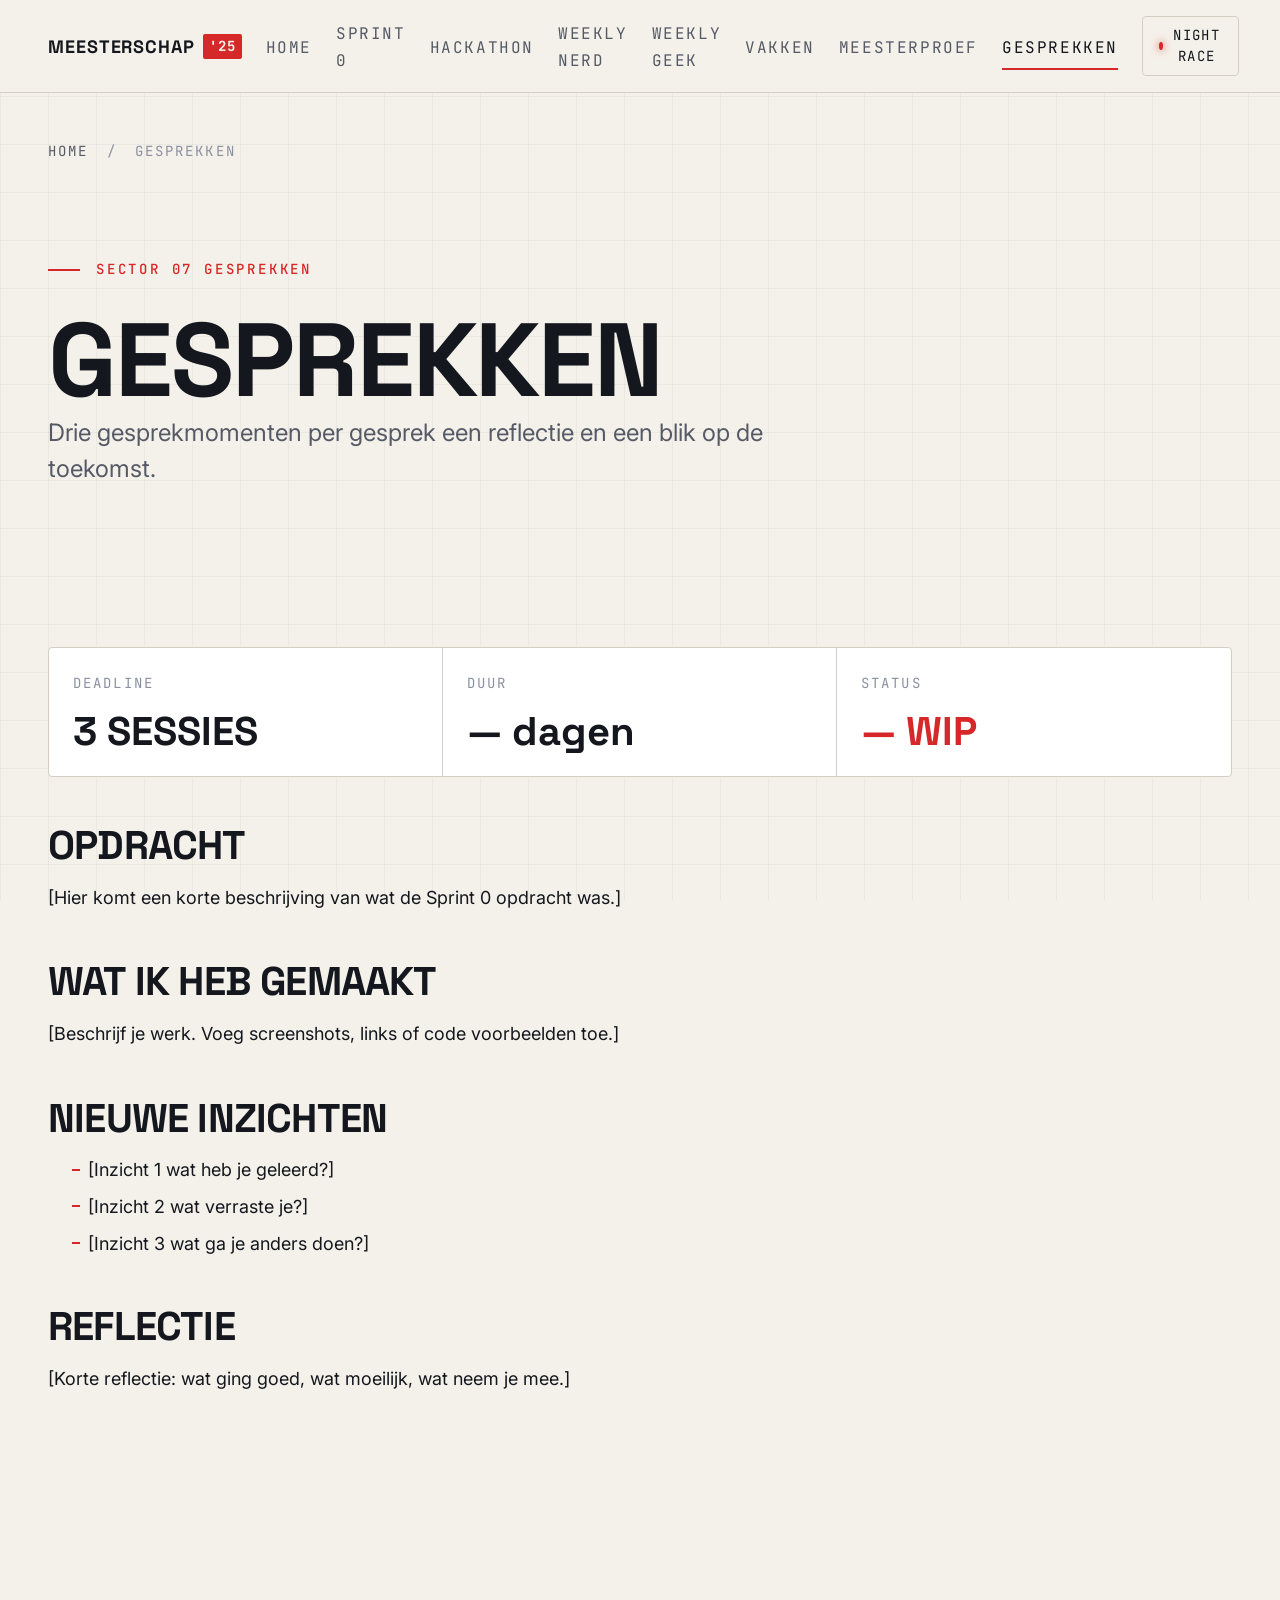
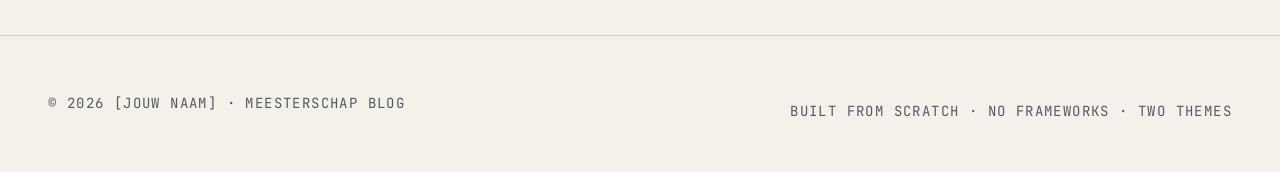
==== pages/gesprekken.html @ ca1609ed "meesterschap" ====
<!DOCTYPE html>
<html lang="nl" data-theme="night">
<head>
  <meta charset="UTF-8" />
  <meta name="viewport" content="width=device-width, initial-scale=1.0" />
  <title>Gesprekken Meesterschap</title>
  <meta name="description" content="Uitkomst en nieuwe inzichten van Sprint 0." />

  <script src="../js/theme-toggle.js"></script>

  <link rel="stylesheet" href="../css/reset.css" />
  <link rel="stylesheet" href="../css/tokens.css" />
  <link rel="stylesheet" href="../css/themes.css" />
  <link rel="stylesheet" href="../css/base.css" />
  <link rel="stylesheet" href="../css/components.css" />
</head>
<body>

  <a href="#main" class="skip-link">Skip naar inhoud</a>

  <!-- ============== NAV ============== -->
  <header class="nav">
    <div class="container nav__inner">
      <a href="../index.html" class="nav__brand" aria-label="Meesterschap home">
        <span>MEESTERSCHAP</span>
        <span class="nav__brand-tag">'25</span>
      </a>

      <button class="nav__toggle" data-nav-toggle aria-expanded="false" aria-controls="primary-nav" aria-label="Menu openen">
        <svg width="20" height="20" viewBox="0 0 20 20" fill="none" stroke="currentColor" stroke-width="2" aria-hidden="true">
          <line x1="3" y1="6" x2="17" y2="6"/>
          <line x1="3" y1="10" x2="17" y2="10"/>
          <line x1="3" y1="14" x2="17" y2="14"/>
        </svg>
      </button>

      <nav aria-label="Hoofdnavigatie">
        <ul class="nav__list" id="primary-nav" data-nav-list>
          <li><a class="nav__link" href="../index.html">Home</a></li>
          <li><a class="nav__link" href="sprint-0.html">Sprint 0</a></li>
          <li><a class="nav__link" href="hackathon.html">Hackathon</a></li>
          <li><a class="nav__link" href="weekly-nerd.html">Weekly Nerd</a></li>
          <li><a class="nav__link" href="weekly-geek.html">Weekly Geek</a></li>
          <li><a class="nav__link" href="vakken.html">Vakken</a></li>
          <li><a class="nav__link" href="meesterproef.html">Meesterproef</a></li>
          <li><a class="nav__link" href="gesprekken.html" aria-current="page">Gesprekken</a></li>
          <li>
            <button class="theme-toggle" data-theme-toggle aria-label="Wissel thema">
              <span class="theme-toggle__indicator" aria-hidden="true"></span>
              <span data-theme-label>Night Race</span>
            </button>
          </li>
        </ul>
      </nav>
    </div>
  </header>

  <!-- ============== MAIN ============== -->
  <main id="main">
    <div class="container">

      <!-- BREADCRUMB -->
      <nav aria-label="Kruimelpad" class="breadcrumb">
        <a href="../index.html">Home</a>
        <span class="breadcrumb__sep">/</span>
        <span>Gesprekken</span>
      </nav>

      <!-- HERO -->
      <section class="hero fade-in" aria-labelledby="page-title">
        <p class="eyebrow hero__eyebrow">Sector 07 Gesprekken</p>
        <h1 id="page-title">Gesprekken</h1>
        <p class="hero__lead">
          Drie gesprekmomenten per gesprek een reflectie en een blik op de toekomst.
        </p>
      </section>

      <!-- META STRIP -->
      <div class="data-strip">
        <div class="data-strip__item">
          <p class="data-strip__label">Deadline</p>
          <p class="data-strip__value">3 SESSIES</p>
        </div>
        <div class="data-strip__item">
          <p class="data-strip__label">Duur</p>
          <p class="data-strip__value">— dagen</p>
        </div>
        <div class="data-strip__item">
          <p class="data-strip__label">Status</p>
          <p class="data-strip__value data-strip__value--accent">— WIP</p>
        </div>
      </div>

      <!-- CONTENT -->
      <article class="prose">
        <h2>Opdracht</h2>
        <p>
          [Hier komt een korte beschrijving van wat de Sprint 0 opdracht was.]
        </p>

        <h2>Wat ik heb gemaakt</h2>
        <p>
          [Beschrijf je werk. Voeg screenshots, links of code voorbeelden toe.]
        </p>

        <h2>Nieuwe inzichten</h2>
        <ul>
          <li>[Inzicht 1 wat heb je geleerd?]</li>
          <li>[Inzicht 2 wat verraste je?]</li>
          <li>[Inzicht 3 wat ga je anders doen?]</li>
        </ul>

        <h2>Reflectie</h2>
        <p>
          [Korte reflectie: wat ging goed, wat moeilijk, wat neem je mee.]
        </p>
      </article>

    </div>
  </main>

  <!-- ============== FOOTER ============== -->
  <footer class="footer">
    <div class="container footer__inner">
      <p>© 2026 [Jouw Naam] · Meesterschap Blog</p>
      <p>Built from scratch · No frameworks · Two themes</p>
    </div>
  </footer>

</body>
</html>
---- css/tokens.css ----
/* ============================================
   DESIGN TOKENS
   Centrale plek voor spacing, typografie, etc.
   Kleuren staan in themes.css
   ============================================ */

:root {
  /* === TYPOGRAPHY === */
  /* Display: scherp, technisch, F1-paddock vibe */
  --font-display: "Space Grotesk", "Helvetica Neue", sans-serif;
  /* Mono: voor telemetrie / data / tijden */
  --font-mono: "JetBrains Mono", "Courier New", monospace;
  /* Body: leesbaar */
  --font-body: "Inter", -apple-system, BlinkMacSystemFont, sans-serif;

  /* Type scale — fluid */
  --fs-xs: clamp(0.75rem, 0.7rem + 0.25vw, 0.875rem);
  --fs-sm: clamp(0.875rem, 0.8rem + 0.375vw, 1rem);
  --fs-base: clamp(1rem, 0.95rem + 0.25vw, 1.125rem);
  --fs-lg: clamp(1.25rem, 1.1rem + 0.75vw, 1.5rem);
  --fs-xl: clamp(1.75rem, 1.5rem + 1.25vw, 2.5rem);
  --fs-2xl: clamp(2.5rem, 2rem + 2.5vw, 4rem);
  --fs-3xl: clamp(3.5rem, 2.5rem + 5vw, 7rem);

  /* === SPACING === */
  --space-3xs: 0.25rem;
  --space-2xs: 0.5rem;
  --space-xs: 0.75rem;
  --space-sm: 1rem;
  --space-md: 1.5rem;
  --space-lg: 2rem;
  --space-xl: 3rem;
  --space-2xl: 4.5rem;
  --space-3xl: 7rem;

  /* === LAYOUT === */
  --container-max: 1400px;
  --container-narrow: 760px;
  --gutter: clamp(1rem, 4vw, 3rem);

  /* === BORDERS / RADIUS === */
  --radius-sm: 2px;
  --radius-md: 4px;
  --radius-lg: 8px;
  --border-width: 1px;
  --border-thick: 2px;

  /* === ANIMATION === */
  --ease-out: cubic-bezier(0.16, 1, 0.3, 1);
  --ease-in-out: cubic-bezier(0.65, 0, 0.35, 1);
  --duration-fast: 150ms;
  --duration-base: 250ms;
  --duration-slow: 500ms;
}
---- css/themes.css ----
/* ============================================
   THEMES — 2 stuks (eis vanuit opdracht)
   Toggle via [data-theme] op <html>
   ============================================ */

/* === DEFAULT / NIGHT RACE === */
/* Donker, neon, pit-wall-monitor sfeer */
:root,
[data-theme="night"] {
  --color-bg: #0a0c10;
  --color-bg-elevated: #14171d;
  --color-bg-card: #1a1d24;
  --color-surface: #21252e;

  --color-text: #e8eaed;
  --color-text-muted: #8b91a0;
  --color-text-dim: #5a6070;

  --color-accent: #ffd60a;          /* race yellow */
  --color-accent-hot: #ff2a3c;      /* danger / sector red */
  --color-accent-cool: #00d4ff;     /* telemetry cyan */
  --color-accent-green: #00ff88;    /* personal best green */

  --color-border: #2a2f3a;
  --color-border-strong: #3a4150;

  --color-grid-line: rgba(255, 255, 255, 0.04);

  /* Track / racing stripe */
  --gradient-stripe: linear-gradient(
    90deg,
    transparent 0%,
    var(--color-accent) 20%,
    var(--color-accent-hot) 50%,
    var(--color-accent) 80%,
    transparent 100%
  );

  --shadow-glow: 0 0 24px rgba(255, 214, 10, 0.15);
  --shadow-card: 0 4px 12px rgba(0, 0, 0, 0.4);

  color-scheme: dark;
}

/* === DAY GP === */
/* Licht, paddock-papier, ochtend-kwalificatie sfeer */
[data-theme="day"] {
  --color-bg: #f4f1ea;
  --color-bg-elevated: #ffffff;
  --color-bg-card: #ffffff;
  --color-surface: #ebe7dd;

  --color-text: #14171d;
  --color-text-muted: #555a66;
  --color-text-dim: #8b91a0;

  --color-accent: #d62828;          /* paddock red */
  --color-accent-hot: #003566;      /* deep navy */
  --color-accent-cool: #0077b6;
  --color-accent-green: #2a9d3a;

  --color-border: #d4cfc2;
  --color-border-strong: #14171d;

  --color-grid-line: rgba(0, 0, 0, 0.04);

  --gradient-stripe: linear-gradient(
    90deg,
    transparent 0%,
    var(--color-accent) 20%,
    var(--color-accent-hot) 50%,
    var(--color-accent) 80%,
    transparent 100%
  );

  --shadow-glow: 0 4px 16px rgba(214, 40, 40, 0.12);
  --shadow-card: 0 2px 8px rgba(0, 0, 0, 0.08);

  color-scheme: light;
}

/* Respect prefers-color-scheme als geen expliciete keuze */
@media (prefers-color-scheme: light) {
  :root:not([data-theme]) {
    --color-bg: #f4f1ea;
    --color-bg-elevated: #ffffff;
    --color-bg-card: #ffffff;
    --color-surface: #ebe7dd;
    --color-text: #14171d;
    --color-text-muted: #555a66;
    --color-text-dim: #8b91a0;
    --color-accent: #d62828;
    --color-accent-hot: #003566;
    --color-accent-cool: #0077b6;
    --color-accent-green: #2a9d3a;
    --color-border: #d4cfc2;
    --color-border-strong: #14171d;
    --color-grid-line: rgba(0, 0, 0, 0.04);
    --shadow-glow: 0 4px 16px rgba(214, 40, 40, 0.12);
    --shadow-card: 0 2px 8px rgba(0, 0, 0, 0.08);
    color-scheme: light;
  }
}

/* Smooth theme transition */
html {
  transition: background-color var(--duration-base) var(--ease-out),
              color var(--duration-base) var(--ease-out);
}

body, .card, .nav, .panel {
  transition: background-color var(--duration-base) var(--ease-out),
              border-color var(--duration-base) var(--ease-out),
              color var(--duration-base) var(--ease-out);
}
---- css/base.css ----
/* ============================================
   BASE — typografie & body layout
   ============================================ */

@import url('https://fonts.googleapis.com/css2?family=Space+Grotesk:wght@400;500;600;700&family=JetBrains+Mono:wght@400;500;700&family=Inter:wght@400;500;600&display=swap');

body {
  font-family: var(--font-body);
  font-size: var(--fs-base);
  background-color: var(--color-bg);
  color: var(--color-text);

  /* Subtiele grid op de achtergrond — pit wall vibe */
  background-image:
    linear-gradient(var(--color-grid-line) 1px, transparent 1px),
    linear-gradient(90deg, var(--color-grid-line) 1px, transparent 1px);
  background-size: 48px 48px;
  background-attachment: fixed;
}

/* === HEADINGS === */
h1, h2, h3, h4, h5, h6 {
  font-family: var(--font-display);
  font-weight: 700;
  line-height: 1.05;
  letter-spacing: -0.02em;
}

h1 {
  font-size: var(--fs-3xl);
  text-transform: uppercase;
}

h2 {
  font-size: var(--fs-2xl);
  text-transform: uppercase;
}

h3 {
  font-size: var(--fs-xl);
}

h4 {
  font-size: var(--fs-lg);
}

/* === TEXT === */
p {
  max-width: 65ch;
  line-height: 1.7;
}

p + p {
  margin-top: var(--space-sm);
}

strong {
  font-weight: 700;
  color: var(--color-text);
}

/* Mono / data labels */
.mono,
code,
kbd {
  font-family: var(--font-mono);
  font-size: 0.92em;
}

/* Eyebrow label — sector tijd / categorie */
.eyebrow {
  font-family: var(--font-mono);
  font-size: var(--fs-xs);
  text-transform: uppercase;
  letter-spacing: 0.2em;
  color: var(--color-accent);
  font-weight: 500;
}

/* === LINKS === */
a {
  color: var(--color-accent);
  text-decoration: underline;
  text-decoration-thickness: 1px;
  text-underline-offset: 3px;
  transition: color var(--duration-fast) var(--ease-out);
}

a:hover {
  color: var(--color-accent-hot);
}

/* === LAYOUT CONTAINERS === */
.container {
  width: 100%;
  max-width: var(--container-max);
  margin-inline: auto;
  padding-inline: var(--gutter);
}

.container--narrow {
  max-width: var(--container-narrow);
}

main {
  padding-block: var(--space-xl) var(--space-3xl);
  min-height: 60vh;
}

section + section {
  margin-top: var(--space-3xl);
}

/* === SCREEN READER ONLY === */
.sr-only {
  position: absolute;
  width: 1px;
  height: 1px;
  padding: 0;
  margin: -1px;
  overflow: hidden;
  clip: rect(0, 0, 0, 0);
  white-space: nowrap;
  border: 0;
}
---- css/components.css ----
/* ============================================
   COMPONENTS
   ============================================ */

/* === NAV / PIT WALL HEADER === */
.nav {
  position: sticky;
  top: 0;
  z-index: 100;
  background-color: color-mix(in srgb, var(--color-bg) 92%, transparent);
  backdrop-filter: blur(12px);
  -webkit-backdrop-filter: blur(12px);
  border-bottom: var(--border-width) solid var(--color-border);
}

.nav__inner {
  display: flex;
  align-items: center;
  justify-content: space-between;
  gap: var(--space-md);
  padding-block: var(--space-sm);
  min-height: 64px;
}

.nav__brand {
  display: flex;
  align-items: center;
  gap: var(--space-2xs);
  font-family: var(--font-display);
  font-weight: 700;
  font-size: var(--fs-base);
  text-transform: uppercase;
  letter-spacing: 0.05em;
  color: var(--color-text);
  text-decoration: none;
}

.nav__brand-tag {
  font-family: var(--font-mono);
  font-size: var(--fs-xs);
  color: var(--color-bg);
  background: var(--color-accent);
  padding: 2px 6px;
  border-radius: var(--radius-sm);
  font-weight: 700;
}

.nav__list {
  display: flex;
  gap: var(--space-md);
  align-items: center;
}

.nav__link {
  font-family: var(--font-mono);
  font-size: var(--fs-sm);
  text-transform: uppercase;
  letter-spacing: 0.1em;
  color: var(--color-text-muted);
  text-decoration: none;
  position: relative;
  padding-block: var(--space-2xs);
  transition: color var(--duration-fast) var(--ease-out);
}

.nav__link:hover,
.nav__link[aria-current="page"] {
  color: var(--color-text);
}

.nav__link[aria-current="page"]::after {
  content: "";
  position: absolute;
  bottom: -4px;
  left: 0;
  right: 0;
  height: 2px;
  background: var(--color-accent);
}

/* Mobile nav toggle */
.nav__toggle {
  display: none;
  width: 44px;
  height: 44px;
  align-items: center;
  justify-content: center;
  color: var(--color-text);
  border: var(--border-width) solid var(--color-border);
  border-radius: var(--radius-md);
}

@media (max-width: 768px) {
  .nav__toggle { display: flex; }
  .nav__list {
    display: none;
    position: absolute;
    top: 100%;
    left: 0;
    right: 0;
    flex-direction: column;
    gap: 0;
    padding: var(--space-sm);
    background: var(--color-bg-elevated);
    border-bottom: var(--border-width) solid var(--color-border);
  }
  .nav__list[data-open="true"] {
    display: flex;
  }
  .nav__list li {
    width: 100%;
  }
  .nav__link {
    display: block;
    padding: var(--space-sm);
    width: 100%;
    border-bottom: var(--border-width) solid var(--color-border);
  }
}

/* === THEME TOGGLE === */
.theme-toggle {
  display: inline-flex;
  align-items: center;
  gap: var(--space-2xs);
  padding: var(--space-2xs) var(--space-sm);
  border: var(--border-width) solid var(--color-border);
  border-radius: var(--radius-md);
  font-family: var(--font-mono);
  font-size: var(--fs-xs);
  text-transform: uppercase;
  letter-spacing: 0.1em;
  color: var(--color-text);
  transition: all var(--duration-fast) var(--ease-out);
  min-height: 36px;
}

.theme-toggle:hover {
  border-color: var(--color-accent);
  color: var(--color-accent);
}

.theme-toggle__indicator {
  width: 8px;
  height: 8px;
  border-radius: 50%;
  background: var(--color-accent);
  box-shadow: 0 0 8px var(--color-accent);
}

/* === HERO === */
.hero {
  padding-block: var(--space-2xl) var(--space-3xl);
  position: relative;
}

.hero__eyebrow {
  margin-bottom: var(--space-md);
  display: flex;
  align-items: center;
  gap: var(--space-sm);
}

.hero__eyebrow::before {
  content: "";
  width: 32px;
  height: 2px;
  background: var(--color-accent);
}

.hero__title {
  margin-bottom: var(--space-md);
}

.hero__lead {
  font-size: var(--fs-lg);
  color: var(--color-text-muted);
  max-width: 55ch;
  line-height: 1.5;
}

/* Racing stripe accent */
.stripe {
  height: 4px;
  background: var(--gradient-stripe);
  margin-block: var(--space-xl);
  position: relative;
}

/* === DASHBOARD GRID — homepage cards === */
.dashboard {
  display: grid;
  grid-template-columns: repeat(auto-fit, minmax(280px, 1fr));
  gap: var(--space-md);
}

/* === CARD / TELEMETRY PANEL === */
.card {
  display: block;
  background: var(--color-bg-card);
  border: var(--border-width) solid var(--color-border);
  border-radius: var(--radius-md);
  padding: var(--space-lg);
  text-decoration: none;
  color: inherit;
  position: relative;
  overflow: hidden;
  transition: transform var(--duration-base) var(--ease-out),
              border-color var(--duration-base) var(--ease-out),
              box-shadow var(--duration-base) var(--ease-out);
}

.card::before {
  content: "";
  position: absolute;
  top: 0;
  left: 0;
  right: 0;
  height: 2px;
  background: var(--color-accent);
  transform: scaleX(0);
  transform-origin: left;
  transition: transform var(--duration-base) var(--ease-out);
}

.card:hover,
.card:focus-visible {
  transform: translateY(-4px);
  border-color: var(--color-border-strong);
  box-shadow: var(--shadow-card);
}

.card:hover::before,
.card:focus-visible::before {
  transform: scaleX(1);
}

.card__number {
  font-family: var(--font-mono);
  font-size: var(--fs-xs);
  color: var(--color-text-dim);
  letter-spacing: 0.15em;
  margin-bottom: var(--space-xs);
}

.card__title {
  font-family: var(--font-display);
  font-size: var(--fs-lg);
  font-weight: 700;
  text-transform: uppercase;
  letter-spacing: -0.01em;
  margin-bottom: var(--space-2xs);
  line-height: 1.1;
}

.card__meta {
  font-family: var(--font-mono);
  font-size: var(--fs-xs);
  color: var(--color-text-muted);
  text-transform: uppercase;
  letter-spacing: 0.1em;
  margin-bottom: var(--space-sm);
}

.card__desc {
  font-size: var(--fs-sm);
  color: var(--color-text-muted);
  line-height: 1.5;
}

.card__status {
  display: inline-flex;
  align-items: center;
  gap: var(--space-3xs);
  font-family: var(--font-mono);
  font-size: var(--fs-xs);
  text-transform: uppercase;
  letter-spacing: 0.1em;
  padding: 2px 8px;
  border-radius: var(--radius-sm);
  margin-top: var(--space-sm);
}

.card__status--done {
  color: var(--color-accent-green);
  border: 1px solid var(--color-accent-green);
}

.card__status--progress {
  color: var(--color-accent);
  border: 1px solid var(--color-accent);
}

.card__status--upcoming {
  color: var(--color-text-dim);
  border: 1px solid var(--color-border);
}

/* === DATA STRIP — telemetry style stats === */
.data-strip {
  display: grid;
  grid-template-columns: repeat(auto-fit, minmax(140px, 1fr));
  gap: 0;
  border: var(--border-width) solid var(--color-border);
  border-radius: var(--radius-md);
  margin-block: var(--space-xl);
  background: var(--color-bg-card);
  overflow: hidden;
}

.data-strip__item {
  padding: var(--space-md);
  border-right: var(--border-width) solid var(--color-border);
}

.data-strip__item:last-child {
  border-right: none;
}

@media (max-width: 768px) {
  .data-strip__item {
    border-right: none;
    border-bottom: var(--border-width) solid var(--color-border);
  }
  .data-strip__item:last-child {
    border-bottom: none;
  }
}

.data-strip__label {
  font-family: var(--font-mono);
  font-size: var(--fs-xs);
  text-transform: uppercase;
  letter-spacing: 0.15em;
  color: var(--color-text-dim);
  margin-bottom: var(--space-3xs);
}

.data-strip__value {
  font-family: var(--font-display);
  font-size: var(--fs-xl);
  font-weight: 700;
  color: var(--color-text);
  line-height: 1;
}

.data-strip__value--accent {
  color: var(--color-accent);
}

/* === BUTTON === */
.btn {
  display: inline-flex;
  align-items: center;
  gap: var(--space-2xs);
  padding: var(--space-xs) var(--space-md);
  font-family: var(--font-mono);
  font-size: var(--fs-sm);
  text-transform: uppercase;
  letter-spacing: 0.1em;
  font-weight: 500;
  border: var(--border-thick) solid var(--color-text);
  background: transparent;
  color: var(--color-text);
  border-radius: var(--radius-sm);
  text-decoration: none;
  transition: all var(--duration-fast) var(--ease-out);
  min-height: 44px;
}

.btn:hover,
.btn:focus-visible {
  background: var(--color-text);
  color: var(--color-bg);
}

.btn--primary {
  background: var(--color-accent);
  color: var(--color-bg);
  border-color: var(--color-accent);
}

.btn--primary:hover,
.btn--primary:focus-visible {
  background: transparent;
  color: var(--color-accent);
}

/* === FOOTER === */
.footer {
  border-top: var(--border-width) solid var(--color-border);
  padding-block: var(--space-xl);
  margin-top: var(--space-3xl);
  font-family: var(--font-mono);
  font-size: var(--fs-xs);
  text-transform: uppercase;
  letter-spacing: 0.1em;
  color: var(--color-text-muted);
}

.footer__inner {
  display: flex;
  justify-content: space-between;
  align-items: center;
  flex-wrap: wrap;
  gap: var(--space-sm);
}

/* === BREADCRUMB === */
.breadcrumb {
  font-family: var(--font-mono);
  font-size: var(--fs-xs);
  text-transform: uppercase;
  letter-spacing: 0.15em;
  color: var(--color-text-dim);
  margin-bottom: var(--space-md);
}

.breadcrumb a {
  color: var(--color-text-muted);
  text-decoration: none;
}

.breadcrumb a:hover {
  color: var(--color-accent);
}

.breadcrumb__sep {
  margin-inline: var(--space-2xs);
  color: var(--color-text-dim);
}

/* === REFLECTION / PROSE BLOCK === */
.prose {
  max-width: 70ch;
}

.prose h2 {
  margin-top: var(--space-xl);
  margin-bottom: var(--space-sm);
  font-size: var(--fs-xl);
}

.prose h3 {
  margin-top: var(--space-lg);
  margin-bottom: var(--space-xs);
}

.prose p {
  margin-bottom: var(--space-sm);
}

.prose ul, .prose ol {
  margin-bottom: var(--space-sm);
  padding-left: var(--space-md);
}

.prose ul li {
  list-style: none;
  position: relative;
  padding-left: var(--space-sm);
  margin-bottom: var(--space-2xs);
  line-height: 1.6;
}

.prose ul li::before {
  content: "";
  position: absolute;
  left: 0;
  top: 0.7em;
  width: 8px;
  height: 2px;
  background: var(--color-accent);
}

.prose ol {
  counter-reset: prose-counter;
}

.prose ol li {
  list-style: none;
  counter-increment: prose-counter;
  position: relative;
  padding-left: var(--space-lg);
  margin-bottom: var(--space-2xs);
  line-height: 1.6;
}

.prose ol li::before {
  content: counter(prose-counter, decimal-leading-zero);
  position: absolute;
  left: 0;
  top: 0;
  font-family: var(--font-mono);
  font-size: var(--fs-xs);
  color: var(--color-accent);
  font-weight: 700;
}

.prose blockquote {
  border-left: 3px solid var(--color-accent);
  padding: var(--space-xs) var(--space-md);
  margin-block: var(--space-md);
  font-style: italic;
  color: var(--color-text-muted);
  background: var(--color-bg-card);
}

/* === PAGE ENTRY ANIMATION === */
@media (prefers-reduced-motion: no-preference) {
  .fade-in {
    animation: fadeUp 0.6s var(--ease-out) backwards;
  }
  .fade-in:nth-child(1) { animation-delay: 0.05s; }
  .fade-in:nth-child(2) { animation-delay: 0.15s; }
  .fade-in:nth-child(3) { animation-delay: 0.25s; }
  .fade-in:nth-child(4) { animation-delay: 0.35s; }
  .fade-in:nth-child(5) { animation-delay: 0.45s; }
  .fade-in:nth-child(6) { animation-delay: 0.55s; }
}

@keyframes fadeUp {
  from {
    opacity: 0;
    transform: translateY(16px);
  }
  to {
    opacity: 1;
    transform: translateY(0);
  }
}
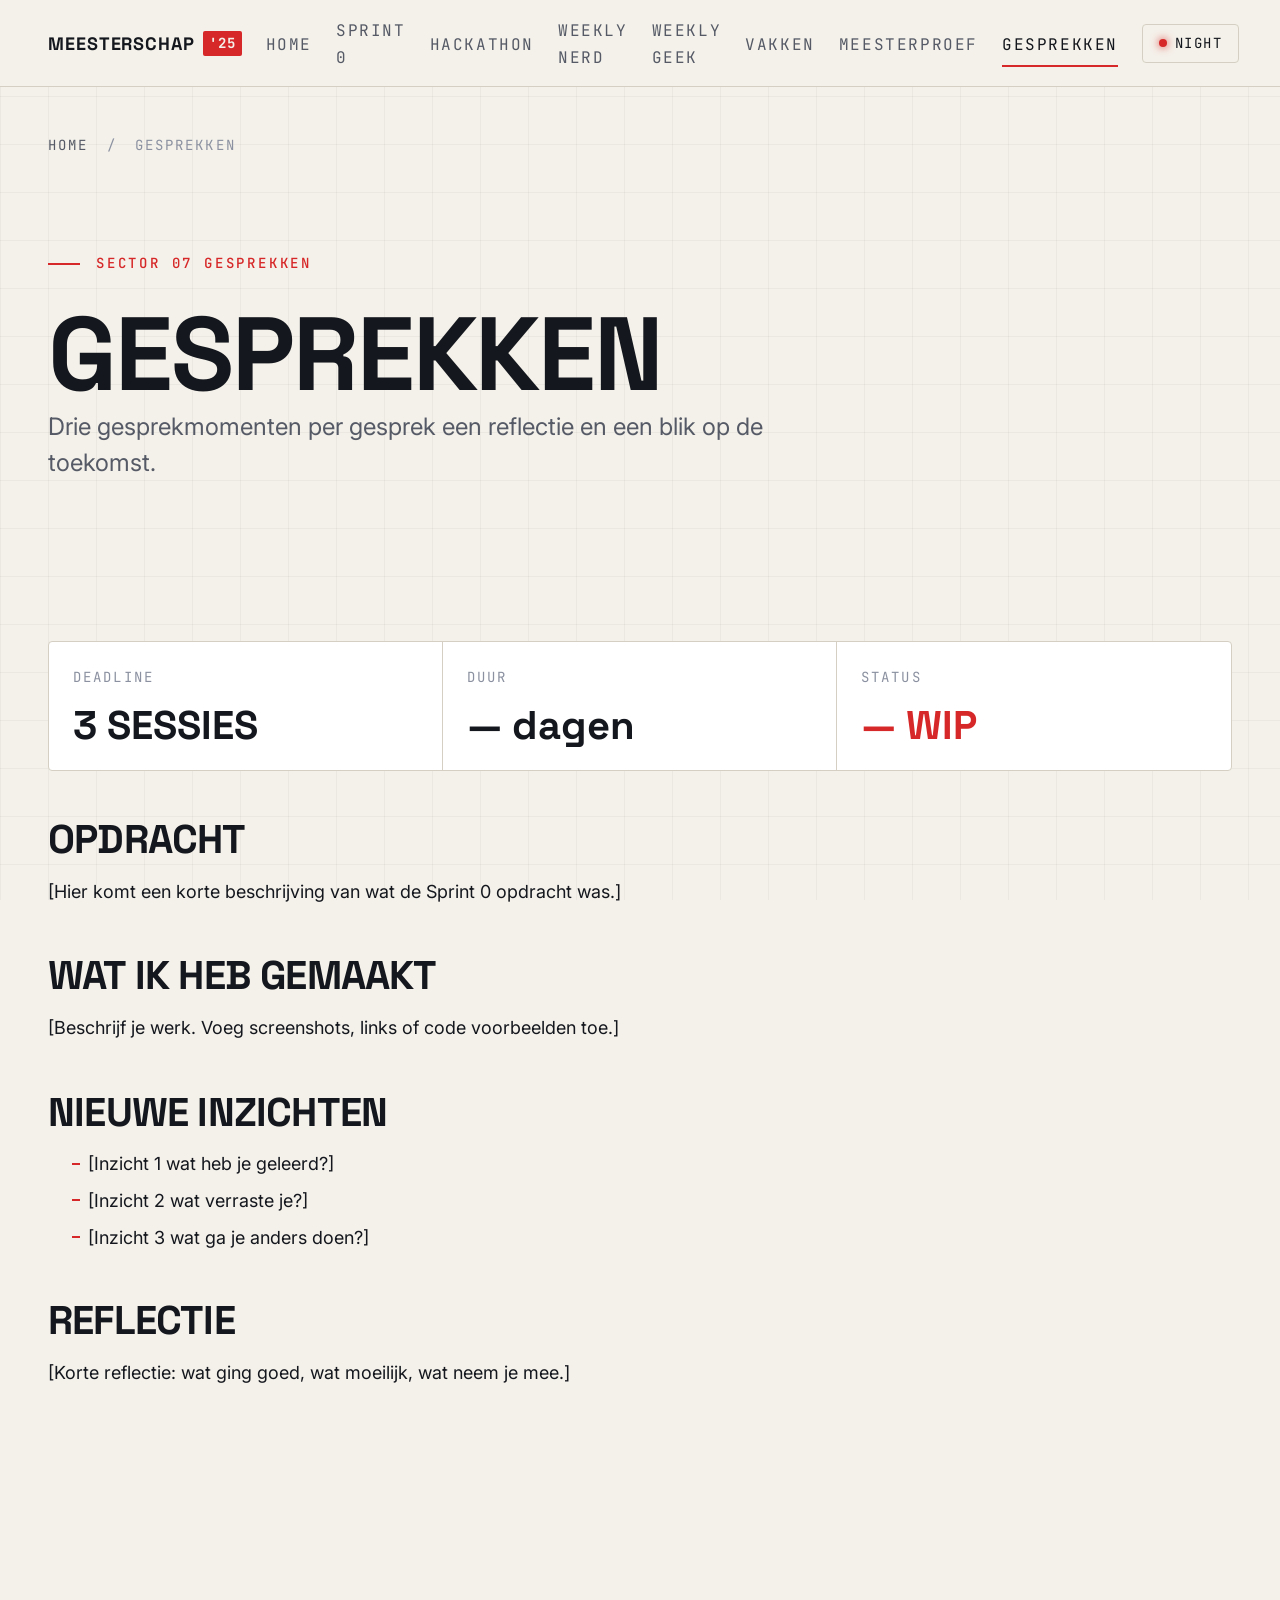
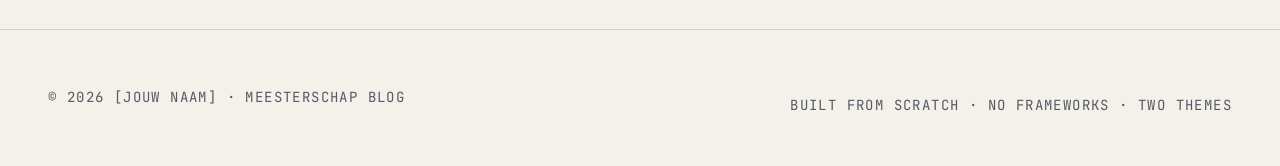
==== commit ae14bdf0: "update to night dark mode and updatd index" ====
--- a/pages/gesprekken.html
+++ b/pages/gesprekken.html
@@ -47,7 +47,7 @@
           <li>
             <button class="theme-toggle" data-theme-toggle aria-label="Wissel thema">
               <span class="theme-toggle__indicator" aria-hidden="true"></span>
-              <span data-theme-label>Night Race</span>
+            <span data-theme-label>Night</span>
             </button>
           </li>
         </ul>
--- a/css/themes.css
+++ b/css/themes.css
@@ -3,7 +3,7 @@
    Toggle via [data-theme] op <html>
    ============================================ */
 
-/* === DEFAULT / NIGHT RACE === */
+/* === DEFAULT / Night === */
 /* Donker, neon, pit-wall-monitor sfeer */
 :root,
 [data-theme="night"] {
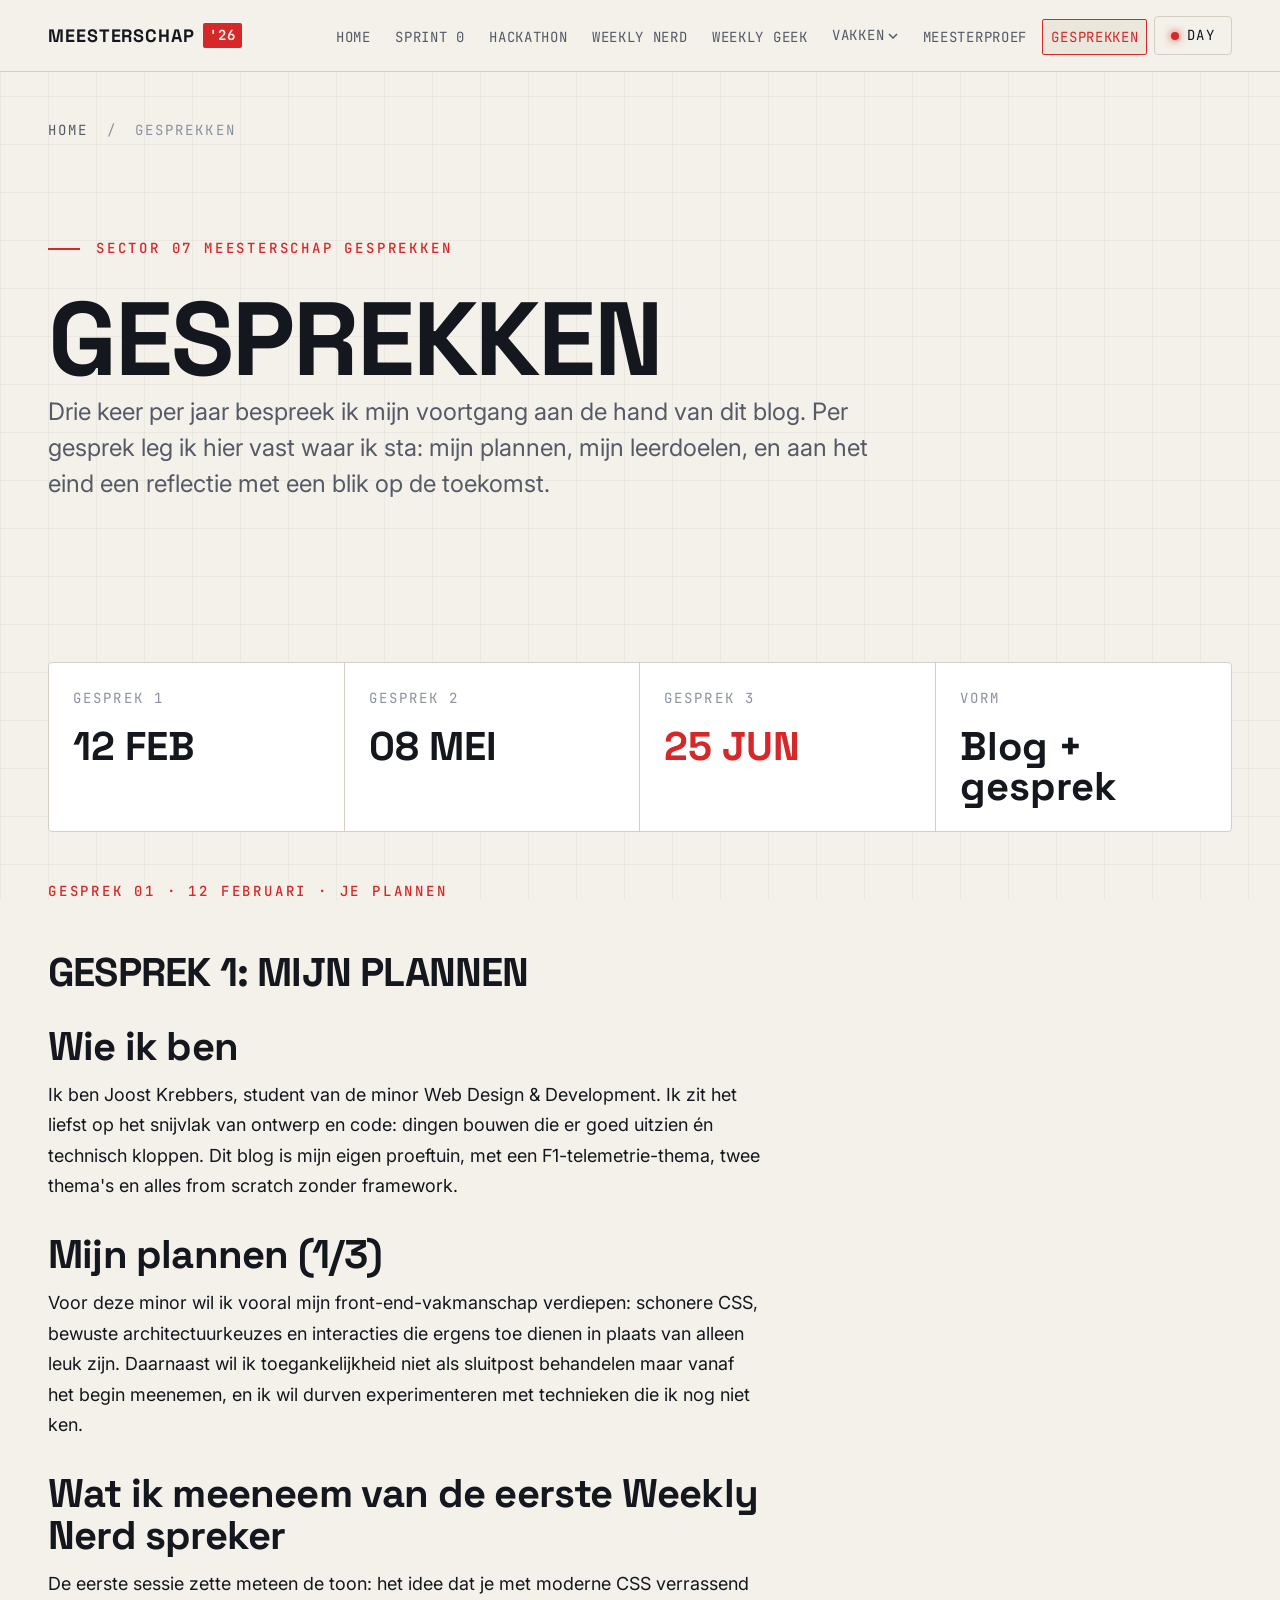
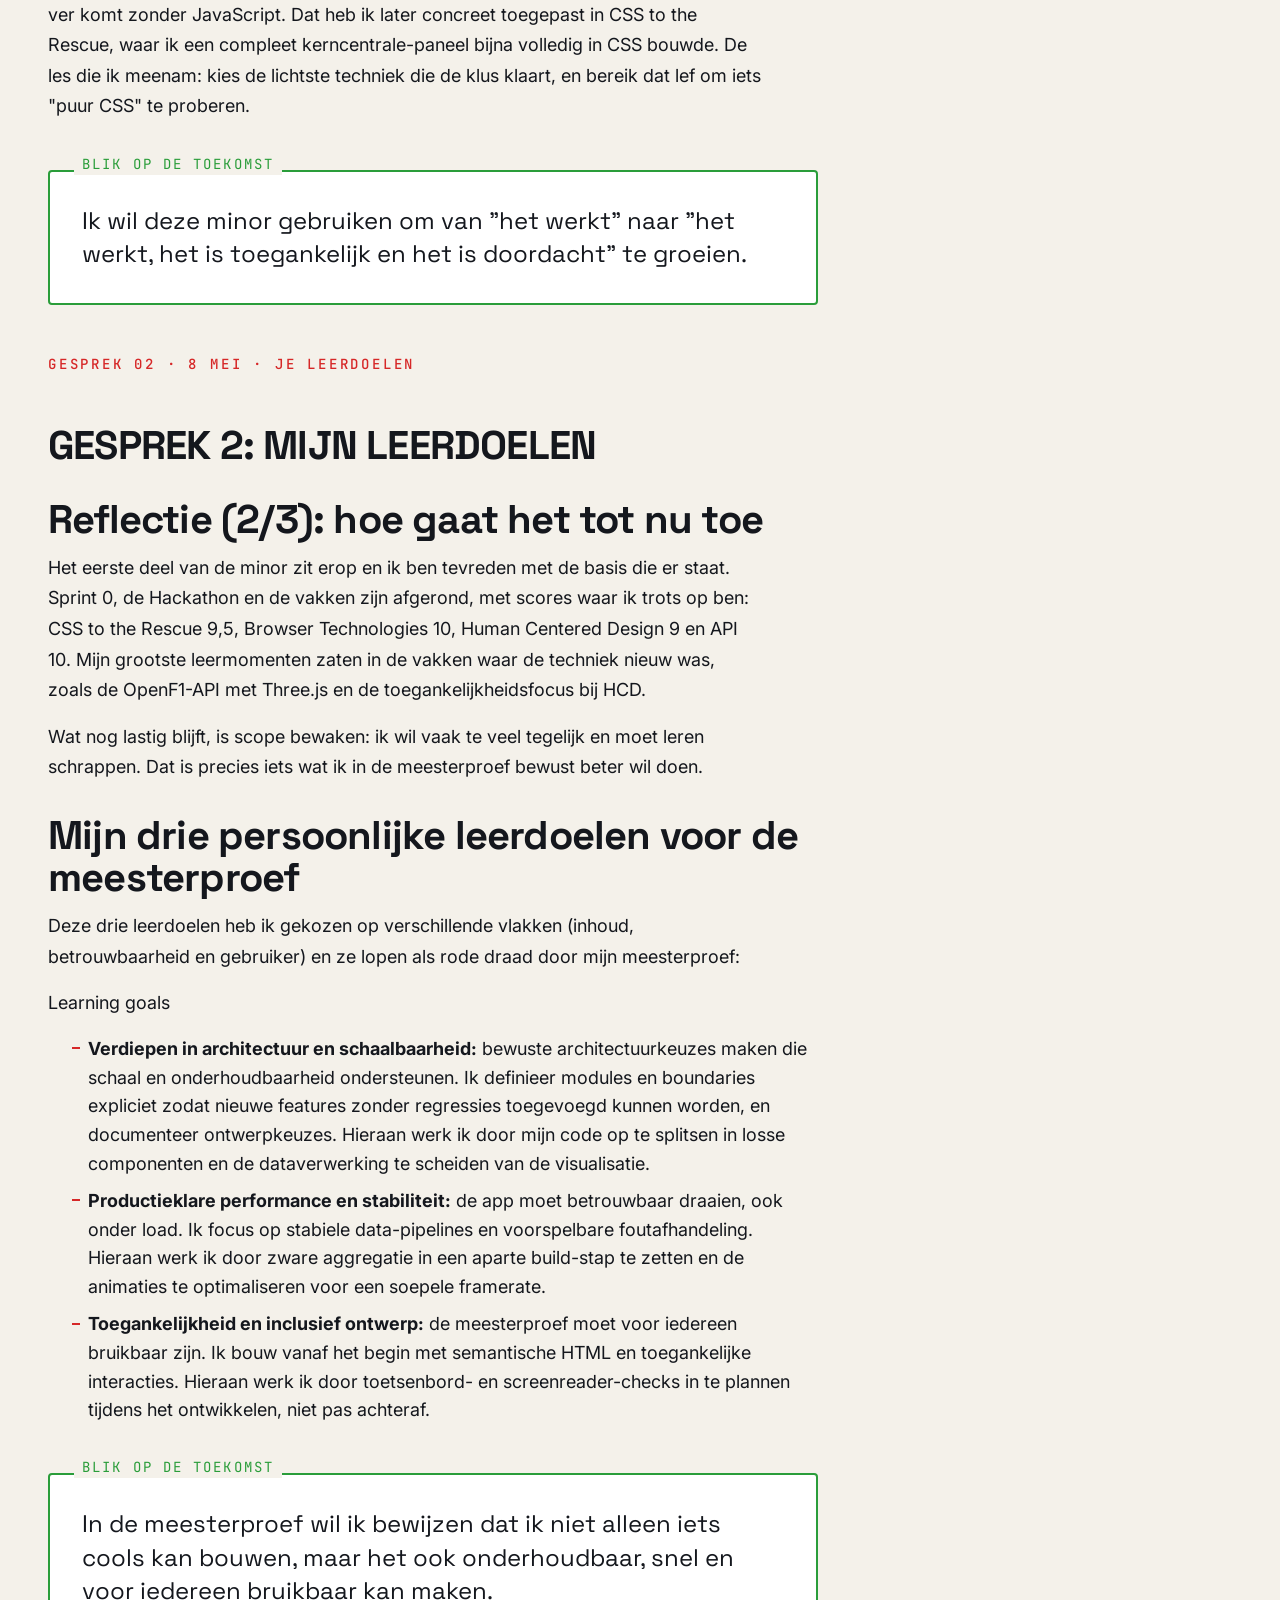
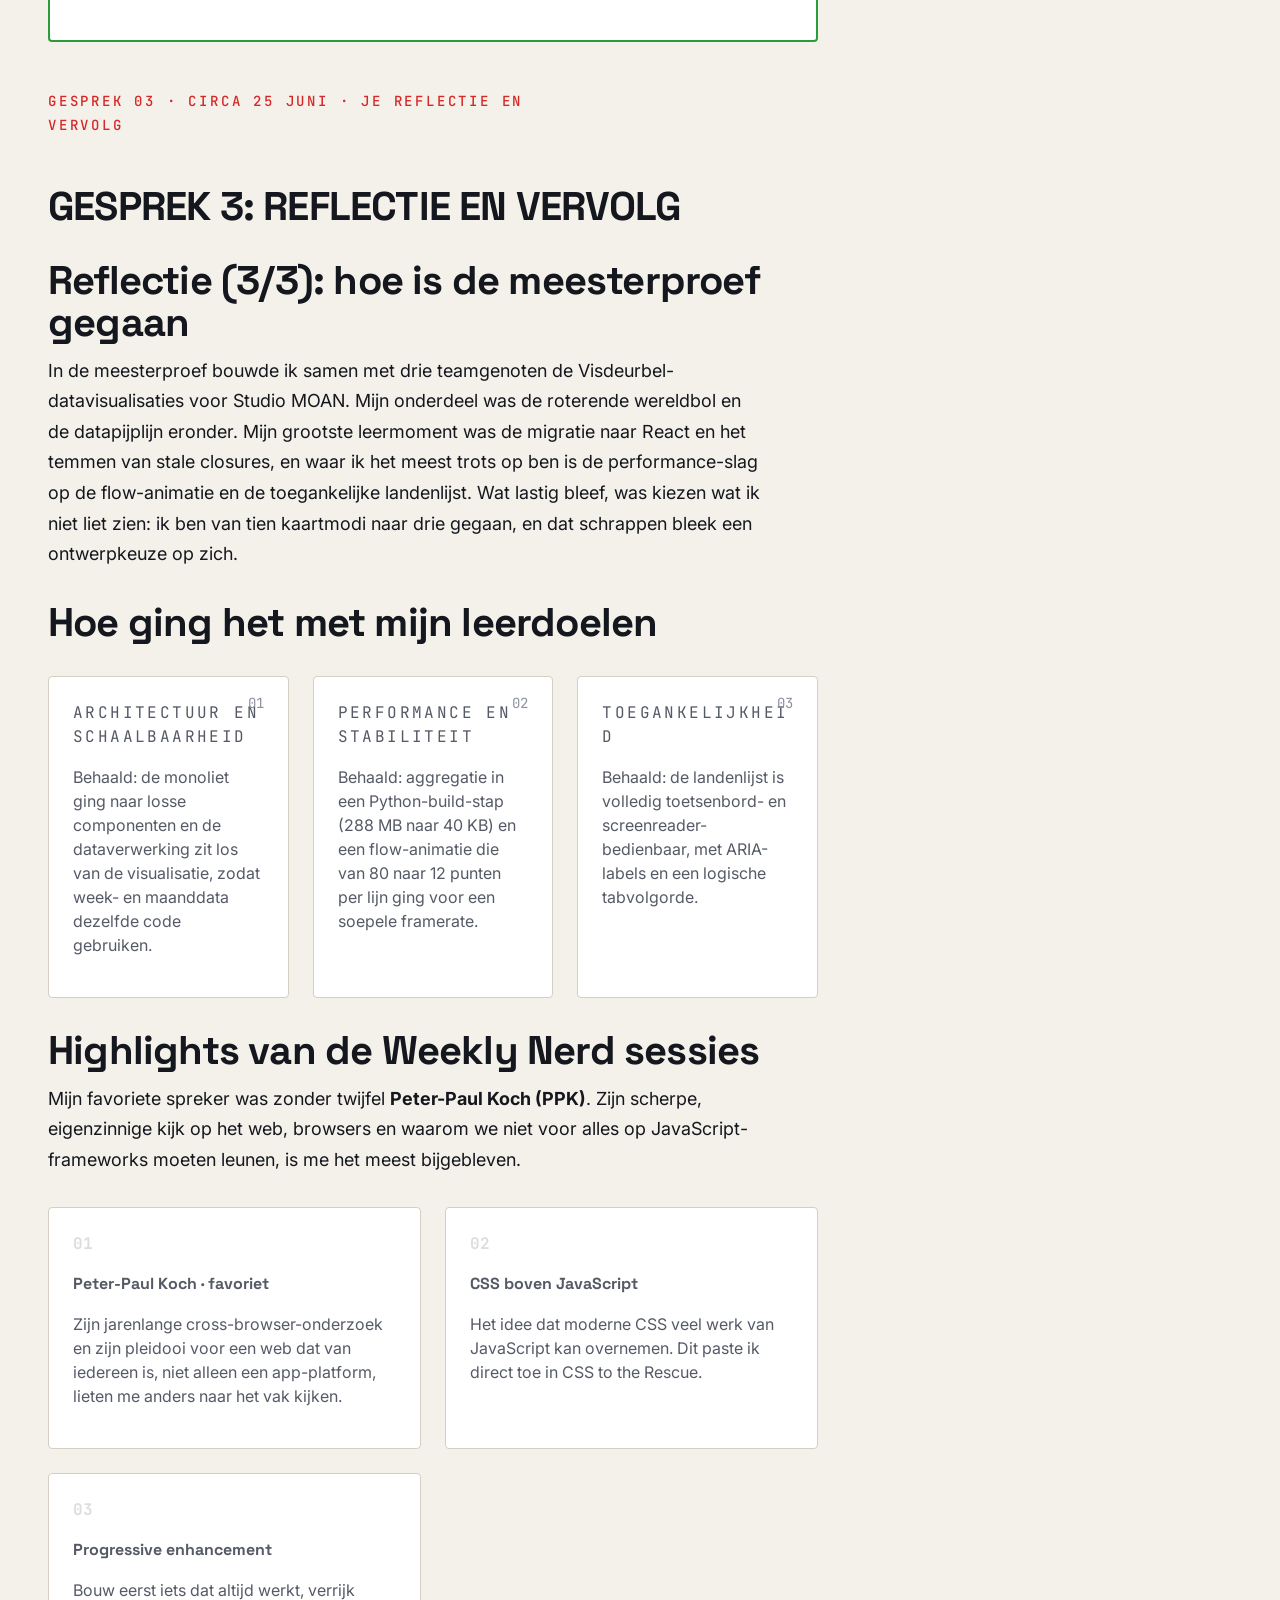
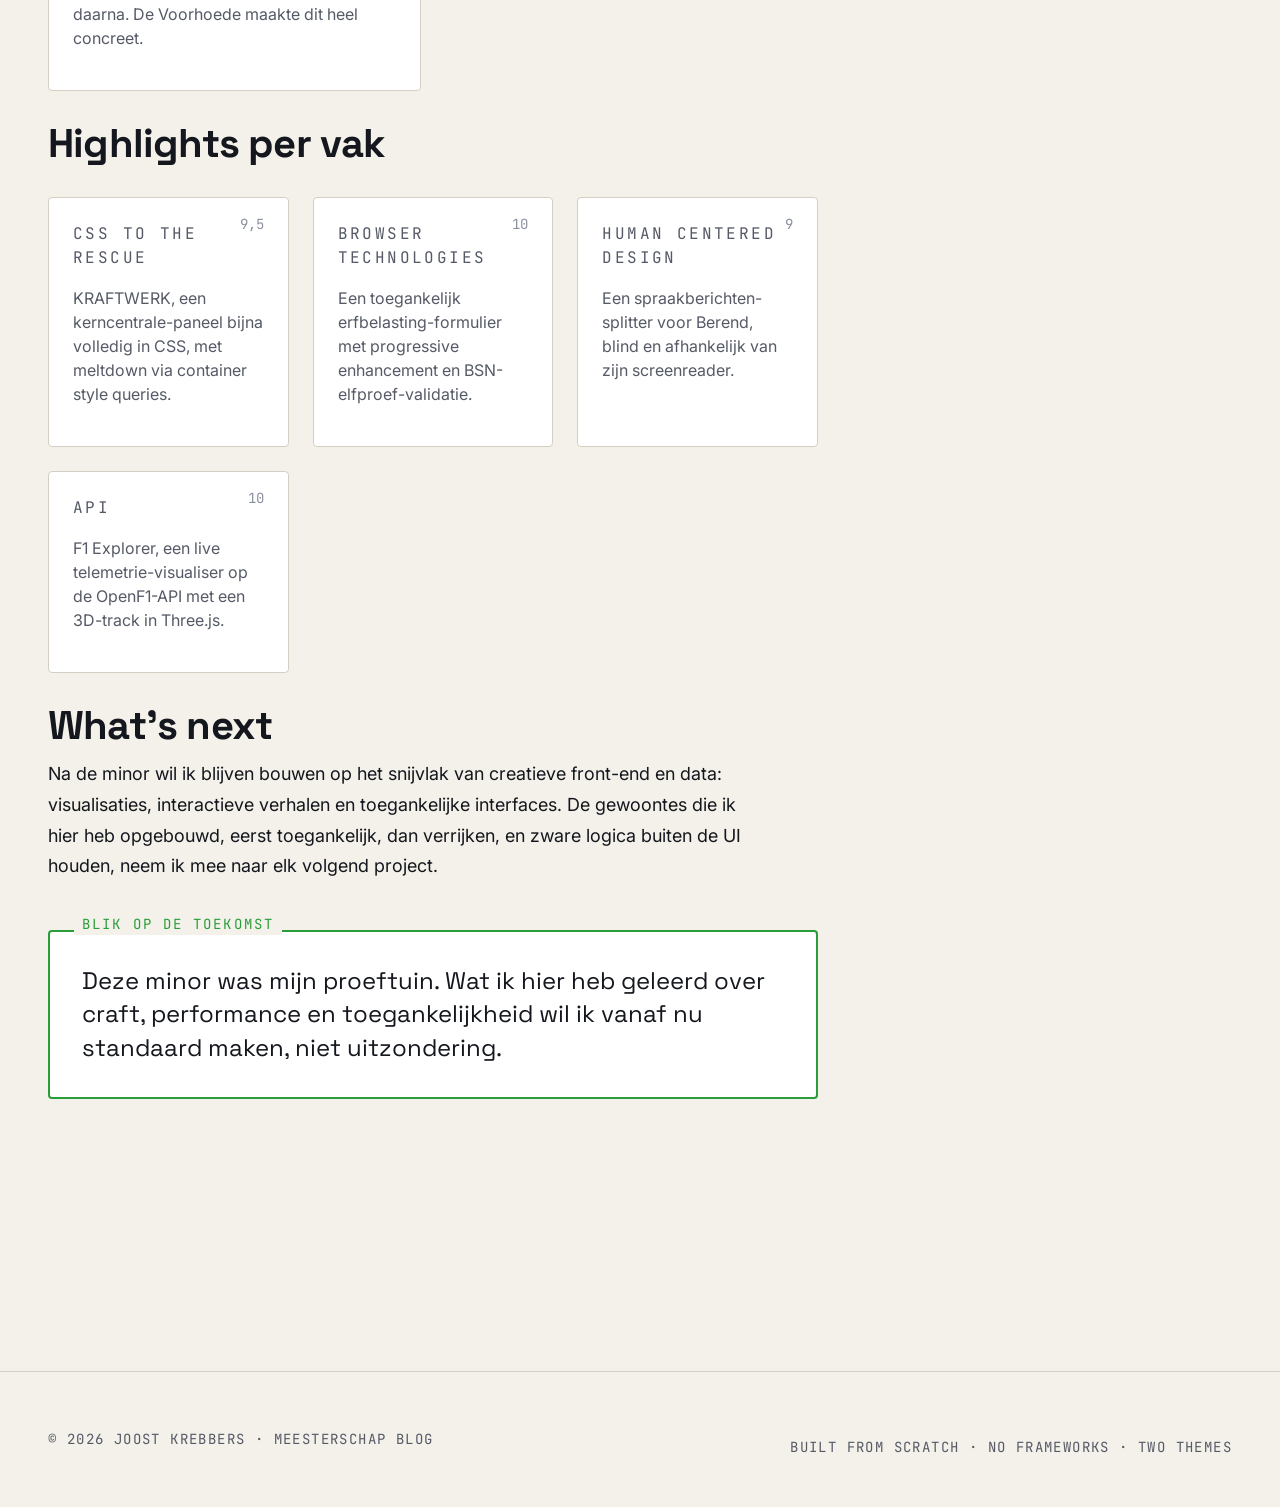
==== commit 2a7b7fb8: "added gesprekken" ====
--- a/pages/gesprekken.html
+++ b/pages/gesprekken.html
@@ -3,8 +3,8 @@
 <head>
   <meta charset="UTF-8" />
   <meta name="viewport" content="width=device-width, initial-scale=1.0" />
-  <title>Gesprekken Meesterschap</title>
-  <meta name="description" content="Uitkomst en nieuwe inzichten van Sprint 0." />
+<title>Gesprekken Meesterschap</title>
+  <meta name="description" content="De drie Meesterschap gesprekken: mijn plannen, mijn leerdoelen en mijn reflectie met een blik op de toekomst." />
 
   <script src="../js/theme-toggle.js"></script>
 
@@ -23,7 +23,7 @@
     <div class="container nav__inner">
       <a href="../index.html" class="nav__brand" aria-label="Meesterschap home">
         <span>MEESTERSCHAP</span>
-        <span class="nav__brand-tag">'25</span>
+        <span class="nav__brand-tag">'26</span>
       </a>
 
       <button class="nav__toggle" data-nav-toggle aria-expanded="false" aria-controls="primary-nav" aria-label="Menu openen">
@@ -41,13 +41,25 @@
           <li><a class="nav__link" href="hackathon.html">Hackathon</a></li>
           <li><a class="nav__link" href="weekly-nerd.html">Weekly Nerd</a></li>
           <li><a class="nav__link" href="weekly-geek.html">Weekly Geek</a></li>
-          <li><a class="nav__link" href="vakken.html">Vakken</a></li>
+          <li class="nav__item--dropdown">
+            <button class="nav__dropdown-toggle" data-dropdown-toggle aria-expanded="false" aria-haspopup="true">
+              Vakken
+              <svg width="10" height="6" viewBox="0 0 10 6" fill="none" stroke="currentColor" stroke-width="1.5" aria-hidden="true"><path d="M1 1l4 4 4-4"/></svg>
+            </button>
+            <ul class="nav__dropdown" role="menu">
+              <li role="none"><a href="vakken.html" role="menuitem">Overzicht</a></li>
+              <li role="none"><a href="vakken-css-ttr.html" role="menuitem">CSS to the Rescue <span class="nav__dropdown__score">9,5</span></a></li>
+              <li role="none"><a href="vakken-browser-tech.html" role="menuitem">Browser Tech <span class="nav__dropdown__score">10</span></a></li>
+              <li role="none"><a href="vakken-hcd.html" role="menuitem">Human Centered Design <span class="nav__dropdown__score">9</span></a></li>
+              <li role="none"><a href="vakken-api.html" role="menuitem">API <span class="nav__dropdown__score">10</span></a></li>
+            </ul>
+          </li>
           <li><a class="nav__link" href="meesterproef.html">Meesterproef</a></li>
           <li><a class="nav__link" href="gesprekken.html" aria-current="page">Gesprekken</a></li>
           <li>
             <button class="theme-toggle" data-theme-toggle aria-label="Wissel thema">
               <span class="theme-toggle__indicator" aria-hidden="true"></span>
-            <span data-theme-label>Night</span>
+              <span data-theme-label>Night</span>
             </button>
           </li>
         </ul>
@@ -68,52 +80,221 @@
 
       <!-- HERO -->
       <section class="hero fade-in" aria-labelledby="page-title">
-        <p class="eyebrow hero__eyebrow">Sector 07 Gesprekken</p>
+        <p class="eyebrow hero__eyebrow">Sector 07 Meesterschap gesprekken</p>
         <h1 id="page-title">Gesprekken</h1>
         <p class="hero__lead">
-          Drie gesprekmomenten per gesprek een reflectie en een blik op de toekomst.
+          Drie keer per jaar bespreek ik mijn voortgang aan de hand van dit blog. Per gesprek leg ik hier vast
+          waar ik sta: mijn plannen, mijn leerdoelen, en aan het eind een reflectie met een blik op de toekomst.
         </p>
       </section>
 
       <!-- META STRIP -->
       <div class="data-strip">
         <div class="data-strip__item">
-          <p class="data-strip__label">Deadline</p>
-          <p class="data-strip__value">3 SESSIES</p>
+          <p class="data-strip__label">Gesprek 1</p>
+          <p class="data-strip__value">12 FEB</p>
         </div>
         <div class="data-strip__item">
-          <p class="data-strip__label">Duur</p>
-          <p class="data-strip__value">— dagen</p>
+          <p class="data-strip__label">Gesprek 2</p>
+          <p class="data-strip__value">08 MEI</p>
         </div>
         <div class="data-strip__item">
-          <p class="data-strip__label">Status</p>
-          <p class="data-strip__value data-strip__value--accent">— WIP</p>
+          <p class="data-strip__label">Gesprek 3</p>
+          <p class="data-strip__value data-strip__value--accent">25 JUN</p>
+        </div>
+        <div class="data-strip__item">
+          <p class="data-strip__label">Vorm</p>
+          <p class="data-strip__value">Blog + gesprek</p>
         </div>
       </div>
 
-      <!-- CONTENT -->
-      <article class="prose">
-        <h2>Opdracht</h2>
-        <p>
-          [Hier komt een korte beschrijving van wat de Sprint 0 opdracht was.]
-        </p>
-
-        <h2>Wat ik heb gemaakt</h2>
-        <p>
-          [Beschrijf je werk. Voeg screenshots, links of code voorbeelden toe.]
-        </p>
-
-        <h2>Nieuwe inzichten</h2>
-        <ul>
-          <li>[Inzicht 1 wat heb je geleerd?]</li>
-          <li>[Inzicht 2 wat verraste je?]</li>
-          <li>[Inzicht 3 wat ga je anders doen?]</li>
-        </ul>
-
-        <h2>Reflectie</h2>
-        <p>
-          [Korte reflectie: wat ging goed, wat moeilijk, wat neem je mee.]
-        </p>
+      <!-- ============================================
+           GESPREK 1
+           ============================================ -->
+      <article class="prose fade-in" aria-labelledby="g1-title">
+        <p class="eyebrow">Gesprek 01 · 12 februari · Je plannen</p>
+        <h2 id="g1-title">Gesprek 1: mijn plannen</h2>
+
+        <h3>Wie ik ben</h3>
+        <p>
+          Ik ben Joost Krebbers, student van de minor Web Design &amp; Development. Ik zit het liefst op het
+          snijvlak van ontwerp en code: dingen bouwen die er goed uitzien én technisch kloppen. Dit blog is mijn
+          eigen proeftuin, met een F1-telemetrie-thema, twee thema's en alles from scratch zonder framework.
+        </p>
+
+        <h3>Mijn plannen (1/3)</h3>
+        <p>
+          Voor deze minor wil ik vooral mijn front-end-vakmanschap verdiepen: schonere CSS, bewuste
+          architectuurkeuzes en interacties die ergens toe dienen in plaats van alleen leuk zijn. Daarnaast wil
+          ik toegankelijkheid niet als sluitpost behandelen maar vanaf het begin meenemen, en ik wil durven
+          experimenteren met technieken die ik nog niet ken.
+        </p>
+
+        <h3>Wat ik meeneem van de eerste Weekly Nerd spreker</h3>
+        <p>
+          De eerste sessie zette meteen de toon: het idee dat je met moderne CSS verrassend ver komt zonder
+          JavaScript. Dat heb ik later concreet toegepast in CSS to the Rescue, waar ik een compleet
+          kerncentrale-paneel bijna volledig in CSS bouwde. De les die ik meenam: kies de lichtste techniek die
+          de klus klaart, en bereik dat lef om iets "puur CSS" te proberen.
+        </p>
+
+        <div class="feedback-box">
+          <span class="feedback-box__label">Blik op de toekomst</span>
+          <blockquote>
+            Ik wil deze minor gebruiken om van "het werkt" naar "het werkt, het is toegankelijk en het is
+            doordacht" te groeien.
+          </blockquote>
+        </div>
+      </article>
+
+      <!-- ============================================
+           GESPREK 2
+           ============================================ -->
+      <article class="prose fade-in" aria-labelledby="g2-title">
+        <p class="eyebrow">Gesprek 02 · 8 mei · Je leerdoelen</p>
+        <h2 id="g2-title">Gesprek 2: mijn leerdoelen</h2>
+
+        <h3>Reflectie (2/3): hoe gaat het tot nu toe</h3>
+        <p>
+          Het eerste deel van de minor zit erop en ik ben tevreden met de basis die er staat. Sprint 0, de
+          Hackathon en de vakken zijn afgerond, met scores waar ik trots op ben: CSS to the Rescue 9,5, Browser
+          Technologies 10, Human Centered Design 9 en API 10. Mijn grootste leermomenten zaten in de vakken waar
+          de techniek nieuw was, zoals de OpenF1-API met Three.js en de toegankelijkheidsfocus bij HCD.
+        </p>
+        <p>
+          Wat nog lastig blijft, is scope bewaken: ik wil vaak te veel tegelijk en moet leren schrappen. Dat is
+          precies iets wat ik in de meesterproef bewust beter wil doen.
+        </p>
+
+        <h3>Mijn drie persoonlijke leerdoelen voor de meesterproef</h3>
+        <p>
+          Deze drie leerdoelen heb ik gekozen op verschillende vlakken (inhoud, betrouwbaarheid en gebruiker) en
+          ze lopen als rode draad door mijn meesterproef:
+        </p>
+        <div class="learning-goals">
+          <p class="learning-goals__label">Learning goals</p>
+          <ul>
+            <li><strong>Verdiepen in architectuur en schaalbaarheid:</strong> bewuste architectuurkeuzes maken die
+              schaal en onderhoudbaarheid ondersteunen. Ik definieer modules en boundaries expliciet zodat nieuwe
+              features zonder regressies toegevoegd kunnen worden, en documenteer ontwerpkeuzes. Hieraan werk ik
+              door mijn code op te splitsen in losse componenten en de dataverwerking te scheiden van de
+              visualisatie.</li>
+            <li><strong>Productieklare performance en stabiliteit:</strong> de app moet betrouwbaar draaien, ook
+              onder load. Ik focus op stabiele data-pipelines en voorspelbare foutafhandeling. Hieraan werk ik
+              door zware aggregatie in een aparte build-stap te zetten en de animaties te optimaliseren voor een
+              soepele framerate.</li>
+            <li><strong>Toegankelijkheid en inclusief ontwerp:</strong> de meesterproef moet voor iedereen
+              bruikbaar zijn. Ik bouw vanaf het begin met semantische HTML en toegankelijke interacties. Hieraan
+              werk ik door toetsenbord- en screenreader-checks in te plannen tijdens het ontwikkelen, niet pas
+              achteraf.</li>
+          </ul>
+        </div>
+
+        <div class="feedback-box">
+          <span class="feedback-box__label">Blik op de toekomst</span>
+          <blockquote>
+            In de meesterproef wil ik bewijzen dat ik niet alleen iets cools kan bouwen, maar het ook
+            onderhoudbaar, snel en voor iedereen bruikbaar kan maken.
+          </blockquote>
+        </div>
+      </article>
+
+      <!-- ============================================
+           GESPREK 3
+           ============================================ -->
+      <article class="prose fade-in" aria-labelledby="g3-title">
+        <p class="eyebrow">Gesprek 03 · circa 25 juni · Je reflectie en vervolg</p>
+        <h2 id="g3-title">Gesprek 3: reflectie en vervolg</h2>
+
+        <h3>Reflectie (3/3): hoe is de meesterproef gegaan</h3>
+        <p>
+          In de meesterproef bouwde ik samen met drie teamgenoten de Visdeurbel-datavisualisaties voor Studio
+          MOAN. Mijn onderdeel was de roterende wereldbol en de datapijplijn eronder. Mijn grootste leermoment
+          was de migratie naar React en het temmen van stale closures, en waar ik het meest trots op ben is de
+          performance-slag op de flow-animatie en de toegankelijke landenlijst. Wat lastig bleef, was kiezen wat
+          ik niet liet zien: ik ben van tien kaartmodi naar drie gegaan, en dat schrappen bleek een ontwerpkeuze
+          op zich.
+        </p>
+
+        <h3>Hoe ging het met mijn leerdoelen</h3>
+        <div class="component-grid">
+          <div class="component-card" data-num="01">
+            <p class="component-card__title">Architectuur en schaalbaarheid</p>
+            <p>Behaald: de monoliet ging naar losse componenten en de dataverwerking zit los van de
+              visualisatie, zodat week- en maanddata dezelfde code gebruiken.</p>
+          </div>
+          <div class="component-card" data-num="02">
+            <p class="component-card__title">Performance en stabiliteit</p>
+            <p>Behaald: aggregatie in een Python-build-stap (288 MB naar 40 KB) en een flow-animatie die van 80
+              naar 12 punten per lijn ging voor een soepele framerate.</p>
+          </div>
+          <div class="component-card" data-num="03">
+            <p class="component-card__title">Toegankelijkheid</p>
+            <p>Behaald: de landenlijst is volledig toetsenbord- en screenreader-bedienbaar, met ARIA-labels en
+              een logische tabvolgorde.</p>
+          </div>
+        </div>
+
+        <h3>Highlights van de Weekly Nerd sessies</h3>
+        <p>
+          Mijn favoriete spreker was zonder twijfel <strong>Peter-Paul Koch (PPK)</strong>. Zijn scherpe,
+          eigenzinnige kijk op het web, browsers en waarom we niet voor alles op JavaScript-frameworks moeten
+          leunen, is me het meest bijgebleven.
+        </p>
+        <div class="insight-grid">
+          <div class="insight-card">
+            <p class="insight-card__num">01</p>
+            <p class="insight-card__title">Peter-Paul Koch · favoriet</p>
+            <p>Zijn jarenlange cross-browser-onderzoek en zijn pleidooi voor een web dat van iedereen is, niet
+              alleen een app-platform, lieten me anders naar het vak kijken.</p>
+          </div>
+          <div class="insight-card">
+            <p class="insight-card__num">02</p>
+            <p class="insight-card__title">CSS boven JavaScript</p>
+            <p>Het idee dat moderne CSS veel werk van JavaScript kan overnemen. Dit paste ik direct toe in CSS
+              to the Rescue.</p>
+          </div>
+          <div class="insight-card">
+            <p class="insight-card__num">03</p>
+            <p class="insight-card__title">Progressive enhancement</p>
+            <p>Bouw eerst iets dat altijd werkt, verrijk daarna. De Voorhoede maakte dit heel concreet.</p>
+          </div>
+        </div>
+
+        <h3>Highlights per vak</h3>
+        <div class="component-grid">
+          <div class="component-card" data-num="9,5">
+            <p class="component-card__title">CSS to the Rescue</p>
+            <p>KRAFTWERK, een kerncentrale-paneel bijna volledig in CSS, met meltdown via container style queries.</p>
+          </div>
+          <div class="component-card" data-num="10">
+            <p class="component-card__title">Browser Technologies</p>
+            <p>Een toegankelijk erfbelasting-formulier met progressive enhancement en BSN-elfproef-validatie.</p>
+          </div>
+          <div class="component-card" data-num="9">
+            <p class="component-card__title">Human Centered Design</p>
+            <p>Een spraakberichten-splitter voor Berend, blind en afhankelijk van zijn screenreader.</p>
+          </div>
+          <div class="component-card" data-num="10">
+            <p class="component-card__title">API</p>
+            <p>F1 Explorer, een live telemetrie-visualiser op de OpenF1-API met een 3D-track in Three.js.</p>
+          </div>
+        </div>
+
+        <h3>What's next</h3>
+        <p>
+          Na de minor wil ik blijven bouwen op het snijvlak van creatieve front-end en data: visualisaties,
+          interactieve verhalen en toegankelijke interfaces. De gewoontes die ik hier heb opgebouwd, eerst
+          toegankelijk, dan verrijken, en zware logica buiten de UI houden, neem ik mee naar elk volgend project.
+        </p>
+
+        <div class="feedback-box">
+          <span class="feedback-box__label">Blik op de toekomst</span>
+          <blockquote>
+            Deze minor was mijn proeftuin. Wat ik hier heb geleerd over craft, performance en toegankelijkheid
+            wil ik vanaf nu standaard maken, niet uitzondering.
+          </blockquote>
+        </div>
       </article>
 
     </div>
@@ -122,7 +303,7 @@
   <!-- ============== FOOTER ============== -->
   <footer class="footer">
     <div class="container footer__inner">
-      <p>© 2026 [Jouw Naam] · Meesterschap Blog</p>
+    <p>© 2026 Joost Krebbers · Meesterschap Blog</p>
       <p>Built from scratch · No frameworks · Two themes</p>
     </div>
   </footer>
--- a/css/tokens.css
+++ b/css/tokens.css
@@ -13,7 +13,7 @@
   /* Body: leesbaar */
   --font-body: "Inter", -apple-system, BlinkMacSystemFont, sans-serif;
 
-  /* Type scale — fluid */
+/* Type scale fluid */
   --fs-xs: clamp(0.75rem, 0.7rem + 0.25vw, 0.875rem);
   --fs-sm: clamp(0.875rem, 0.8rem + 0.375vw, 1rem);
   --fs-base: clamp(1rem, 0.95rem + 0.25vw, 1.125rem);
--- a/css/themes.css
+++ b/css/themes.css
@@ -1,5 +1,5 @@
 /* ============================================
-   THEMES — 2 stuks (eis vanuit opdracht)
+   THEMES 2 stuks (eis vanuit opdracht)
    Toggle via [data-theme] op <html>
    ============================================ */
 
@@ -42,7 +42,7 @@
   color-scheme: dark;
 }
 
-/* === DAY GP === */
+/* === DAY === */
 /* Licht, paddock-papier, ochtend-kwalificatie sfeer */
 [data-theme="day"] {
   --color-bg: #f4f1ea;
--- a/css/base.css
+++ b/css/base.css
@@ -1,5 +1,5 @@
 /* ============================================
-   BASE — typografie & body layout
+   BASE typografie & body layout
    ============================================ */
 
 @import url('https://fonts.googleapis.com/css2?family=Space+Grotesk:wght@400;500;600;700&family=JetBrains+Mono:wght@400;500;700&family=Inter:wght@400;500;600&display=swap');
@@ -10,7 +10,7 @@
   background-color: var(--color-bg);
   color: var(--color-text);
 
-  /* Subtiele grid op de achtergrond — pit wall vibe */
+/* Subtiele grid op de achtergrond pit wall vibe */
   background-image:
     linear-gradient(var(--color-grid-line) 1px, transparent 1px),
     linear-gradient(90deg, var(--color-grid-line) 1px, transparent 1px);
@@ -67,7 +67,7 @@
   font-size: 0.92em;
 }
 
-/* Eyebrow label — sector tijd / categorie */
+/* Eyebrow label sector tijd / categorie */
 .eyebrow {
   font-family: var(--font-mono);
   font-size: var(--fs-xs);
--- a/css/components.css
+++ b/css/components.css
@@ -47,15 +47,16 @@
 
 .nav__list {
   display: flex;
-  gap: var(--space-md);
+  gap: clamp(0.45rem, 0.9vw, 1rem);
   align-items: center;
 }
 
 .nav__link {
   font-family: var(--font-mono);
-  font-size: var(--fs-sm);
+  font-size: var(--fs-xs);
   text-transform: uppercase;
-  letter-spacing: 0.1em;
+  letter-spacing: 0.05em;
+  white-space: nowrap;
   color: var(--color-text-muted);
   text-decoration: none;
   position: relative;
@@ -90,7 +91,7 @@
   border-radius: var(--radius-md);
 }
 
-@media (max-width: 768px) {
+@media (max-width: 1200px) {
   .nav__toggle { display: flex; }
   .nav__list {
     display: none;
@@ -187,7 +188,7 @@
   position: relative;
 }
 
-/* === DASHBOARD GRID — homepage cards === */
+/* === DASHBOARD GRID homepage cards === */
 .dashboard {
   display: grid;
   grid-template-columns: repeat(auto-fit, minmax(280px, 1fr));
@@ -296,7 +297,7 @@
   border: 1px solid var(--color-border);
 }
 
-/* === DATA STRIP — telemetry style stats === */
+/* === DATA STRIP telemetry style stats === */
 .data-strip {
   display: grid;
   grid-template-columns: repeat(auto-fit, minmax(140px, 1fr));
@@ -386,6 +387,156 @@
   color: var(--color-accent);
 }
 
+/* === NAV DROPDOWN === */
+.nav__item--dropdown {
+  position: relative;
+}
+
+.nav__dropdown-toggle {
+  display: inline-flex;
+  align-items: center;
+  gap: 4px;
+  font-family: var(--font-mono);
+  font-size: var(--fs-xs);
+  text-transform: uppercase;
+  letter-spacing: 0.05em;
+  white-space: nowrap;
+  color: var(--color-text-muted);
+  text-decoration: none;
+  padding-block: var(--space-2xs);
+  background: none;
+  border: none;
+  cursor: pointer;
+  transition: color var(--duration-fast) var(--ease-out);
+}
+
+.nav__dropdown-toggle:hover,
+.nav__dropdown-toggle[aria-expanded="true"] {
+  color: var(--color-text);
+}
+
+.nav__dropdown-toggle svg {
+  /* Arrow points DOWN by default (chevron-down shape) */
+  transform: rotate(0deg);
+  transition: transform var(--duration-fast) var(--ease-out);
+}
+
+/* Arrow flips UP when open */
+.nav__item--dropdown:hover .nav__dropdown-toggle svg,
+.nav__item--dropdown:focus-within .nav__dropdown-toggle svg,
+.nav__dropdown-toggle[aria-expanded="true"] svg {
+  transform: rotate(180deg);
+}
+
+.nav__dropdown {
+  position: absolute;
+top: calc(100% + 0px);
+    /* flush gap covered by ::before bridge */
+  left: 50%;
+  transform: translateX(-50%);
+  min-width: 200px;
+  background: color-mix(in srgb, var(--color-bg-elevated) 97%, transparent);
+  backdrop-filter: blur(12px);
+  -webkit-backdrop-filter: blur(12px);
+  border: var(--border-width) solid var(--color-border);
+  border-radius: var(--radius-md);
+  padding: var(--space-2xs) 0;
+  z-index: 200;
+  box-shadow: var(--shadow-card);
+
+  /* hidden by default */
+  opacity: 0;
+  pointer-events: none;
+  transform: translateX(-50%) translateY(-4px);
+  transition:
+    opacity var(--duration-fast) var(--ease-out),
+    transform var(--duration-fast) var(--ease-out);
+}
+
+/* Invisible bridge fills the gap between button and dropdown
+   so the mouse can travel down without losing hover */
+.nav__dropdown::before {
+  content: '';
+  position: absolute;
+  top: -12px;
+  left: 0;
+  right: 0;
+  height: 12px;
+}
+
+.nav__item--dropdown:hover .nav__dropdown,
+.nav__item--dropdown:focus-within .nav__dropdown,
+.nav__dropdown.is-open {
+  opacity: 1;
+  pointer-events: auto;
+  transform: translateX(-50%) translateY(0);
+}
+
+.nav__dropdown a {
+  display: flex;
+  align-items: center;
+  gap: var(--space-sm);
+  padding: var(--space-xs) var(--space-md);
+  font-family: var(--font-mono);
+  font-size: var(--fs-xs);
+  text-transform: uppercase;
+  letter-spacing: 0.1em;
+  color: var(--color-text-muted);
+  text-decoration: none;
+  transition: color var(--duration-fast) var(--ease-out),
+              background-color var(--duration-fast) var(--ease-out);
+}
+
+.nav__dropdown a:hover,
+.nav__dropdown a[aria-current="page"] {
+  color: var(--color-text);
+  background-color: var(--color-surface);
+}
+
+.nav__dropdown a[aria-current="page"] {
+  color: var(--color-accent);
+}
+
+.nav__dropdown__score {
+  margin-left: auto;
+  font-size: 0.6rem;
+  color: var(--color-accent-green);
+  opacity: 0.8;
+}
+
+/* Mobile: dropdown becomes inline list */
+@media (max-width: 1200px) {
+  .nav__dropdown {
+    position: static;
+    transform: none;
+    opacity: 1;
+    pointer-events: auto;
+    background: transparent;
+    backdrop-filter: none;
+    border: none;
+    border-left: 2px solid var(--color-border);
+    border-radius: 0;
+    padding: 0 0 0 var(--space-sm);
+    box-shadow: none;
+    margin-top: 0;
+    display: none;
+  }
+
+  .nav__dropdown.is-open {
+    display: block;
+    transform: none;
+  }
+
+  .nav__dropdown-toggle[aria-expanded="true"] + .nav__dropdown {
+    display: block;
+  }
+
+  .nav__dropdown a {
+    padding: var(--space-xs) var(--space-sm);
+    border-bottom: none;
+  }
+}
+
 /* === FOOTER === */
 .footer {
   border-top: var(--border-width) solid var(--color-border);
@@ -509,7 +660,7 @@
 /* === PAGE ENTRY ANIMATION === */
 @media (prefers-reduced-motion: no-preference) {
   .fade-in {
-    animation: fadeUp 0.6s var(--ease-out) backwards;
+    animation: fadeUp 0.85s var(--ease-out) backwards;
   }
   .fade-in:nth-child(1) { animation-delay: 0.05s; }
   .fade-in:nth-child(2) { animation-delay: 0.15s; }
@@ -522,10 +673,700 @@
 @keyframes fadeUp {
   from {
     opacity: 0;
-    transform: translateY(16px);
+    transform: translateY(28px);
   }
   to {
     opacity: 1;
     transform: translateY(0);
   }
 }
+/* ============================================
+   Page utilities & page-specific components
+   Consolidated from per-page <style> blocks
+   ============================================ */
+
+/* spacing utilities */
+.mt-xs {
+    margin-top: var(--space-xs);
+}
+
+.mt-sm {
+    margin-top: var(--space-sm);
+}
+
+.mt-lg {
+    margin-top: var(--space-lg);
+}
+
+.mt-xl {
+    margin-top: var(--space-xl);
+}
+
+.ml-sm {
+    margin-left: var(--space-sm);
+}
+
+/* small helper to wrap a score badge in the hero */
+.hero-score {
+    display: flex;
+    align-items: center;
+    padding-top: var(--space-2xl);
+}
+
+/* code-block (page-level) */
+.code-block {
+    background: var(--color-bg-card);
+    border: var(--border-width) solid var(--color-border);
+    border-left: 3px solid var(--color-accent);
+    border-radius: var(--radius-md);
+    padding: var(--space-md);
+    overflow-x: auto;
+    margin-block: var(--space-md);
+}
+
+.code-block pre {
+    font-family: var(--font-mono);
+    font-size: var(--fs-sm);
+    line-height: 1.7;
+    margin: 0;
+    white-space: pre;
+    color: var(--color-text);
+}
+
+/* inline syntax colours used in code blocks */
+.kw {
+    color: var(--color-accent-cool);
+}
+
+.fn {
+    color: var(--color-accent-green);
+}
+
+.str {
+    color: var(--color-accent);
+}
+
+.cm {
+    color: var(--color-text-dim);
+    font-style: italic;
+}
+
+/* score badge used across several vak pages */
+.score-badge {
+    display: inline-flex;
+    flex-direction: column;
+    align-items: center;
+    justify-content: center;
+    background: var(--color-bg-card);
+    border: var(--border-thick) solid var(--color-accent-green);
+    border-radius: var(--radius-md);
+    padding: var(--space-md) var(--space-xl);
+    text-align: center;
+    box-shadow: 0 0 32px rgba(0, 255, 136, 0.08);
+}
+
+.score-badge__number {
+    font-family: var(--font-display);
+    font-size: var(--fs-3xl);
+    font-weight: 700;
+    color: var(--color-accent-green);
+    line-height: 1;
+}
+
+.score-badge__label {
+    font-family: var(--font-mono);
+    font-size: var(--fs-xs);
+    text-transform: uppercase;
+    letter-spacing: 0.2em;
+    color: var(--color-text-dim);
+    margin-top: var(--space-3xs);
+}
+
+/* tech tags */
+.tech-tag {
+    display: inline-flex;
+    align-items: center;
+    font-family: var(--font-mono);
+    font-size: var(--fs-xs);
+    letter-spacing: 0.08em;
+    padding: 3px 10px;
+    border-radius: var(--radius-sm);
+    margin: var(--space-3xs);
+    border: 1px solid;
+}
+
+.tech-tag--css {
+    color: var(--color-accent-cool);
+    border-color: var(--color-accent-cool);
+}
+
+.tech-tag--state {
+    color: var(--color-accent);
+    border-color: var(--color-accent);
+}
+
+.tech-tag--anim {
+    color: #c792ea;
+    border-color: #c792ea;
+}
+
+.tech-tag--layout {
+    color: var(--color-accent-green);
+    border-color: var(--color-accent-green);
+}
+
+.tech-tag--api {
+    color: var(--color-accent-cool);
+    border-color: var(--color-accent-cool);
+}
+
+.tech-tag--three {
+    color: var(--color-accent);
+    border-color: var(--color-accent);
+}
+
+.tech-tag--astro {
+    color: #c792ea;
+    border-color: #c792ea;
+}
+
+.tech-tag--feature {
+    color: var(--color-accent-green);
+    border-color: var(--color-accent-green);
+}
+
+/* component grid / cards */
+.component-grid {
+    display: grid;
+    grid-template-columns: repeat(auto-fit, minmax(220px, 1fr));
+    gap: var(--space-md);
+    margin-block: var(--space-lg);
+}
+
+.component-card {
+    background: var(--color-bg-card);
+    border: var(--border-width) solid var(--color-border);
+    border-radius: var(--radius-md);
+    padding: var(--space-md);
+    position: relative;
+    overflow: hidden;
+}
+
+.component-card::before {
+    content: attr(data-num);
+    position: absolute;
+    top: var(--space-sm);
+    right: var(--space-md);
+    font-family: var(--font-mono);
+    font-size: var(--fs-xs);
+    color: var(--color-text-dim);
+}
+
+.component-card__title {
+    font-family: var(--font-mono);
+    font-size: var(--fs-xs);
+    text-transform: uppercase;
+    letter-spacing: 0.15em;
+    color: var(--color-accent);
+    margin-bottom: var(--space-xs);
+}
+
+.component-card p {
+    font-size: var(--fs-sm);
+    color: var(--color-text-muted);
+    line-height: 1.5;
+}
+
+/* week log */
+.week-log {
+    border-left: 2px solid var(--color-border);
+    padding-left: var(--space-md);
+    margin-block: var(--space-lg);
+}
+
+.week-log__day {
+    margin-bottom: var(--space-lg);
+    position: relative;
+}
+
+.week-log__day::before {
+    content: "";
+    position: absolute;
+    left: calc(-1 * var(--space-md) - 1px);
+    top: 6px;
+    width: 8px;
+    height: 8px;
+    border-radius: 50%;
+    background: var(--color-accent);
+    transform: translateX(-4px);
+}
+
+.week-log__date {
+    font-family: var(--font-mono);
+    font-size: var(--fs-xs);
+    text-transform: uppercase;
+    letter-spacing: 0.15em;
+    color: var(--color-text-dim);
+    margin-bottom: var(--space-xs);
+}
+
+.week-log__heading {
+    font-family: var(--font-display);
+    font-size: var(--fs-base);
+    font-weight: 700;
+    color: var(--color-text);
+    margin-bottom: var(--space-xs);
+}
+
+.week-log ul {
+    list-style: none;
+    padding: 0;
+}
+
+.week-log ul li {
+    font-size: var(--fs-sm);
+    color: var(--color-text-muted);
+    padding-left: var(--space-sm);
+    position: relative;
+    margin-bottom: var(--space-3xs);
+    line-height: 1.5;
+}
+
+.week-log ul li::before {
+    content: "";
+    position: absolute;
+    left: 0;
+    top: 0.7em;
+    width: 6px;
+    height: 1px;
+    background: var(--color-accent);
+}
+
+.time-badge {
+    font-family: var(--font-mono);
+    font-size: var(--fs-xs);
+    color: var(--color-text-dim);
+}
+
+/* insight grid (duplicated in some pages) */
+.insight-grid {
+    display: grid;
+    grid-template-columns: repeat(auto-fit, minmax(260px, 1fr));
+    gap: var(--space-md);
+    margin-block: var(--space-lg);
+}
+
+.insight-card {
+    background: var(--color-bg-card);
+    border: var(--border-width) solid var(--color-border);
+    border-radius: var(--radius-md);
+    padding: var(--space-md);
+}
+
+.insight-card__num {
+    font-family: var(--font-mono);
+    font-size: var(--fs-2xl);
+    font-weight: 700;
+    color: var(--color-accent);
+    opacity: 0.2;
+    line-height: 1;
+    margin-bottom: var(--space-xs);
+}
+
+.insight-card__title {
+    font-family: var(--font-display);
+    font-weight: 700;
+    font-size: var(--fs-base);
+    color: var(--color-text);
+    margin-bottom: var(--space-xs);
+}
+
+.insight-card p {
+    font-size: var(--fs-sm);
+    color: var(--color-text-muted);
+    line-height: 1.5;
+}
+
+/* feedback box (some pages repeated this) */
+.feedback-box {
+    background: var(--color-bg-card);
+    border: var(--border-thick) solid var(--color-accent-green);
+    border-radius: var(--radius-md);
+    padding: var(--space-lg);
+    margin-block: var(--space-xl);
+    position: relative;
+}
+
+.feedback-box__label {
+    position: absolute;
+    top: calc(-1 * var(--fs-xs) - 4px);
+    left: var(--space-md);
+    font-family: var(--font-mono);
+    font-size: var(--fs-xs);
+    text-transform: uppercase;
+    letter-spacing: 0.15em;
+    color: var(--color-accent-green);
+    background: var(--color-bg);
+    padding: 0 var(--space-2xs);
+}
+
+.feedback-box blockquote {
+    font-size: var(--fs-lg);
+    font-family: var(--font-display);
+    color: var(--color-text);
+    line-height: 1.4;
+    border: none;
+    padding: 0;
+    margin: 0;
+    background: transparent;
+    font-style: normal;
+}
+
+.feedback-box__author {
+    font-family: var(--font-mono);
+    font-size: var(--fs-xs);
+    color: var(--color-text-dim);
+    margin-top: var(--space-sm);
+    text-transform: uppercase;
+    letter-spacing: 0.1em;
+}
+
+/* small muted note */
+.muted-note {
+    font-size: var(--fs-sm);
+    color: var(--color-text-muted);
+    margin-bottom: var(--space-xs);
+}
+
+/* ============================================
+   SHARED PAGE COMPONENTS
+   Used across multiple pages
+   ============================================ */
+
+/* === FEATURE GRID (sprint-0, hackathon) === */
+.feature-grid {
+  display: grid;
+  grid-template-columns: repeat(auto-fit, minmax(240px, 1fr));
+  gap: var(--space-md);
+  margin-block: var(--space-lg);
+}
+.feature-card {
+  background: var(--color-bg-card);
+  border: var(--border-width) solid var(--color-border);
+  border-radius: var(--radius-md);
+  padding: var(--space-md);
+  position: relative;
+  overflow: hidden;
+}
+.feature-card::after {
+  content: attr(data-icon);
+  position: absolute;
+  bottom: var(--space-sm);
+  right: var(--space-md);
+  font-size: 1.8rem;
+  opacity: 0.12;
+  pointer-events: none;
+}
+.feature-card__title {
+  font-family: var(--font-mono);
+  font-size: var(--fs-xs);
+  text-transform: uppercase;
+  letter-spacing: 0.15em;
+  color: var(--color-accent);
+  margin-bottom: var(--space-xs);
+}
+.feature-card p {
+  font-size: var(--fs-sm);
+  color: var(--color-text-muted);
+  line-height: 1.5;
+}
+
+/* === FILE TREE (sprint-0, hackathon, vakken-css-ttr) === */
+.file-tree {
+  font-family: var(--font-mono);
+  font-size: var(--fs-sm);
+  background: var(--color-bg-card);
+  border: var(--border-width) solid var(--color-border);
+  border-radius: var(--radius-md);
+  padding: var(--space-md) var(--space-lg);
+  line-height: 2;
+  color: var(--color-text-muted);
+  margin-block: var(--space-md);
+  overflow-x: auto;
+}
+.file-tree .dir  { color: var(--color-accent); font-weight: 700; }
+.file-tree .file { color: var(--color-text-muted); }
+.file-tree .new  { color: var(--color-accent-green); }
+.file-tree .cm   { color: var(--color-text-dim); font-style: italic; }
+
+/* === HERO ROW (vakken-css-ttr, vakken-hcd) === */
+.hero-row {
+  display: flex;
+  align-items: flex-start;
+  gap: var(--space-xl);
+  flex-wrap: wrap;
+}
+.hero-row .hero {
+  flex: 1;
+  min-width: 280px;
+  padding-block: 0;
+}
+
+/* === EASTER / EGG TAGS (sprint-0, hackathon) === */
+.easter-tag,
+.egg-tag {
+  display: inline-flex;
+  align-items: center;
+  gap: var(--space-3xs);
+  font-family: var(--font-mono);
+  font-size: var(--fs-xs);
+  color: var(--color-accent-cool);
+  border: 1px solid var(--color-accent-cool);
+  padding: 2px 8px;
+  border-radius: var(--radius-sm);
+  margin: var(--space-3xs);
+  opacity: 0.8;
+}
+
+/* === PRINCIPLE GRID (vakken-hcd, weekly-geek) === */
+.principle-grid {
+  display: grid;
+  grid-template-columns: repeat(auto-fit, minmax(220px, 1fr));
+  gap: var(--space-md);
+  margin-block: var(--space-lg);
+}
+.principle-card {
+  background: var(--color-bg-card);
+  border: var(--border-width) solid var(--color-border);
+  border-radius: var(--radius-md);
+  padding: var(--space-md);
+}
+.principle-card__title {
+  font-family: var(--font-display);
+  font-weight: 700;
+  font-size: var(--fs-base);
+  color: var(--color-accent);
+  margin-bottom: var(--space-xs);
+}
+.principle-card p {
+  font-size: var(--fs-sm);
+  color: var(--color-text-muted);
+  line-height: 1.5;
+}
+
+/* ============================================
+   ANIMATIONS LAYER
+   Scroll-reveals, hover micro-interactions & ambient motion.
+   - All motion is gated behind prefers-reduced-motion: no-preference.
+   - Scroll-driven reveals are also gated behind @supports, so browsers
+     without scroll-timelines simply show everything normally (never hidden).
+   - Transforms/opacity only, to keep it GPU-friendly.
+   ============================================ */
+
+/* ---- Keyframes ---- */
+@keyframes revealUp    { from { opacity: 0; transform: translateY(48px); } to { opacity: 1; transform: none; } }
+@keyframes revealLeft  { from { opacity: 0; transform: translateX(-48px); } to { opacity: 1; transform: none; } }
+@keyframes revealRight { from { opacity: 0; transform: translateX(48px); }  to { opacity: 1; transform: none; } }
+@keyframes revealScale { from { opacity: 0; transform: scale(0.85); }       to { opacity: 1; transform: none; } }
+@keyframes stripeSlide { from { background-position: 200% 0; }              to { background-position: -200% 0; } }
+@keyframes floaty      { 0%, 100% { transform: translateY(0); }            50% { transform: translateY(-6px); } }
+@keyframes dotPulse    { 0%, 100% { box-shadow: 0 0 0 0 var(--color-accent); } 50% { box-shadow: 0 0 0 5px transparent; } }
+@keyframes caretBlink  { 0%, 100% { opacity: 1; }                          50% { opacity: 0; } }
+@keyframes underlineGrow { from { transform: scaleX(0); } to { transform: scaleX(1); } }
+
+/* ---- Hover micro-interactions (transition-based, snap to none under reduced-motion) ---- */
+.feature-card, .component-card, .insight-card,
+.team-card, .challenge-card, .failed-card,
+.concept-card, .compare-strip__item {
+  transition: transform var(--duration-base) var(--ease-out),
+              border-color var(--duration-base) var(--ease-out),
+              box-shadow var(--duration-base) var(--ease-out);
+}
+.feature-card:hover, .component-card:hover, .insight-card:hover,
+.team-card:hover, .challenge-card:hover, .failed-card:hover,
+.concept-card:hover, .compare-strip__item:hover {
+  transform: translateY(-4px);
+  border-color: var(--color-border-strong);
+  box-shadow: var(--shadow-card);
+}
+
+/* tech-tags lift + glow on hover */
+.tech-tag {
+  transition: transform var(--duration-fast) var(--ease-out),
+              box-shadow var(--duration-fast) var(--ease-out);
+}
+.tech-tag:hover { transform: translateY(-2px); box-shadow: var(--shadow-glow); }
+
+/* code blocks & file tree lift slightly on hover */
+.code-block, .file-tree {
+  transition: transform var(--duration-base) var(--ease-out),
+              border-color var(--duration-base) var(--ease-out),
+              box-shadow var(--duration-base) var(--ease-out);
+}
+.code-block:hover { transform: translateY(-2px); box-shadow: var(--shadow-card); }
+.file-tree:hover  { border-color: var(--color-border-strong); }
+
+/* feedback / quote blocks slide their accent border on hover */
+.feedback-box, .quote-block, .verdict, .takeaway, .insight-strip {
+  transition: transform var(--duration-base) var(--ease-out),
+              box-shadow var(--duration-base) var(--ease-out);
+}
+.feedback-box:hover, .quote-block:hover, .verdict:hover,
+.takeaway:hover, .insight-strip:hover {
+  transform: translateX(4px);
+  box-shadow: var(--shadow-card);
+}
+
+/* buttons + breadcrumb nudge */
+.btn {
+  transition: transform var(--duration-fast) var(--ease-out),
+              background var(--duration-fast) var(--ease-out),
+              color var(--duration-fast) var(--ease-out),
+              border-color var(--duration-fast) var(--ease-out),
+              box-shadow var(--duration-fast) var(--ease-out);
+}
+.btn:hover { transform: translateY(-2px); box-shadow: var(--shadow-glow); }
+
+/* data-strip cells lift on hover */
+.data-strip__item { transition: transform var(--duration-base) var(--ease-out); }
+.data-strip__item:hover { transform: translateY(-3px); }
+
+/* ---- Ambient / continuous motion ---- */
+@media (prefers-reduced-motion: no-preference) {
+
+  /* racing stripe gently shimmers across */
+  .stripe {
+    background-size: 200% 100%;
+    animation: stripeSlide 6s linear infinite;
+  }
+
+  /* feature-card emoji icons bob, staggered per card */
+  .feature-card::after { animation: floaty 4s var(--ease-in-out) infinite; }
+  .feature-card:nth-child(2n)::after { animation-duration: 5s; }
+  .feature-card:nth-child(3n)::after { animation-duration: 6s; }
+
+  /* week-log timeline dots pulse a soft ring */
+  .week-log__day::before { animation: dotPulse 2.8s var(--ease-in-out) infinite; }
+
+  /* blinking caret at the end of every code block */
+  .code-block pre::after {
+    content: "▋";
+    color: var(--color-accent-cool);
+    animation: caretBlink 1.1s step-end infinite;
+    margin-left: 2px;
+  }
+}
+
+/* ---- Animated underline on prose links ---- */
+.prose a, .breadcrumb a {
+  position: relative;
+  text-decoration: none;
+}
+.prose a::after, .breadcrumb a::after {
+  content: "";
+  position: absolute;
+  left: 0;
+  bottom: -2px;
+  width: 100%;
+  height: 1px;
+  background: currentColor;
+  transform: scaleX(0);
+  transform-origin: left;
+  transition: transform var(--duration-base) var(--ease-out);
+}
+.prose a:hover::after, .breadcrumb a:hover::after { transform: scaleX(1); }
+
+/* ---- Scroll-driven reveals (progressive enhancement) ---- */
+@media (prefers-reduced-motion: no-preference) {
+  @supports (animation-timeline: view()) {
+
+    .feature-card, .component-card, .insight-card,
+    .file-tree, .code-block, .feedback-box, .week-log__day,
+    .team-card, .challenge-card, .failed-card,
+    .concept-card, .iteration, .geek-entry, .nerd-entry,
+    .person-row, .compare-strip__item, .insight-strip,
+    .takeaway, .quote-block, .verdict,
+    .data-strip__item, .prose > h2 {
+      animation: revealUp linear both;
+      animation-timeline: view();
+      animation-range: entry 20% cover 30%;
+    }
+
+    /* directional variety for the call-out blocks */
+    .feedback-box, .quote-block, .verdict, .takeaway, .insight-strip {
+      animation-name: revealLeft;
+    }
+    .file-tree, .code-block {
+      animation-name: revealScale;
+    }
+
+    /* light horizontal stagger inside the card grids */
+    .feature-grid   > :nth-child(3n+2),
+    .component-grid > :nth-child(3n+2),
+    .insight-grid   > :nth-child(3n+2) { animation-range: entry 28% cover 35%; }
+    .feature-grid   > :nth-child(3n),
+    .component-grid > :nth-child(3n),
+    .insight-grid   > :nth-child(3n)   { animation-range: entry 36% cover 40%; }
+
+    /* never let the load-time fade-in fight a scroll timeline */
+    .fade-in { animation-timeline: auto; }
+  }
+}
+
+/* ---- Optional manual reveal utilities (tag any element) ---- */
+@media (prefers-reduced-motion: no-preference) {
+  @supports (animation-timeline: view()) {
+    .reveal,
+    .reveal-left,
+    .reveal-right,
+    .reveal-scale {
+      animation: revealUp linear both;
+      animation-timeline: view();
+      animation-range: entry 20% cover 30%;
+    }
+    .reveal-left  { animation-name: revealLeft; }
+    .reveal-right { animation-name: revealRight; }
+    .reveal-scale { animation-name: revealScale; }
+  }
+}
+
+/* ============================================
+   NAV REFINEMENTS
+   - Hamburger pinned top-right (was centered by space-between)
+   - More prominent, button-like links on desktop
+   ============================================ */
+
+/* push the mobile toggle to the right edge */
+.nav__toggle { margin-left: auto; }
+
+@media (min-width: 1201px) {
+  /* tighter gap to make room for the button padding below */
+  .nav__list { gap: clamp(0.15rem, 0.5vw, 0.5rem); }
+
+  /* give every nav item a real button hit-area */
+  .nav__link,
+  .nav__dropdown-toggle {
+    padding-inline: var(--space-2xs);
+    border-radius: var(--radius-sm);
+    border: var(--border-width) solid transparent;
+  }
+
+  /* hover / focus / open = filled pill */
+  .nav__link:hover,
+  .nav__link:focus-visible,
+  .nav__dropdown-toggle:hover,
+  .nav__dropdown-toggle:focus-visible,
+  .nav__dropdown-toggle[aria-expanded="true"] {
+    color: var(--color-text);
+    background: var(--color-surface);
+    border-color: var(--color-border-strong);
+  }
+
+  /* current page = accent-outlined pill (clearer than the thin underline) */
+  .nav__link[aria-current="page"] {
+    color: var(--color-accent);
+    background: var(--color-surface);
+    border-color: var(--color-accent);
+  }
+  .nav__link[aria-current="page"]::after { display: none; }
+}
